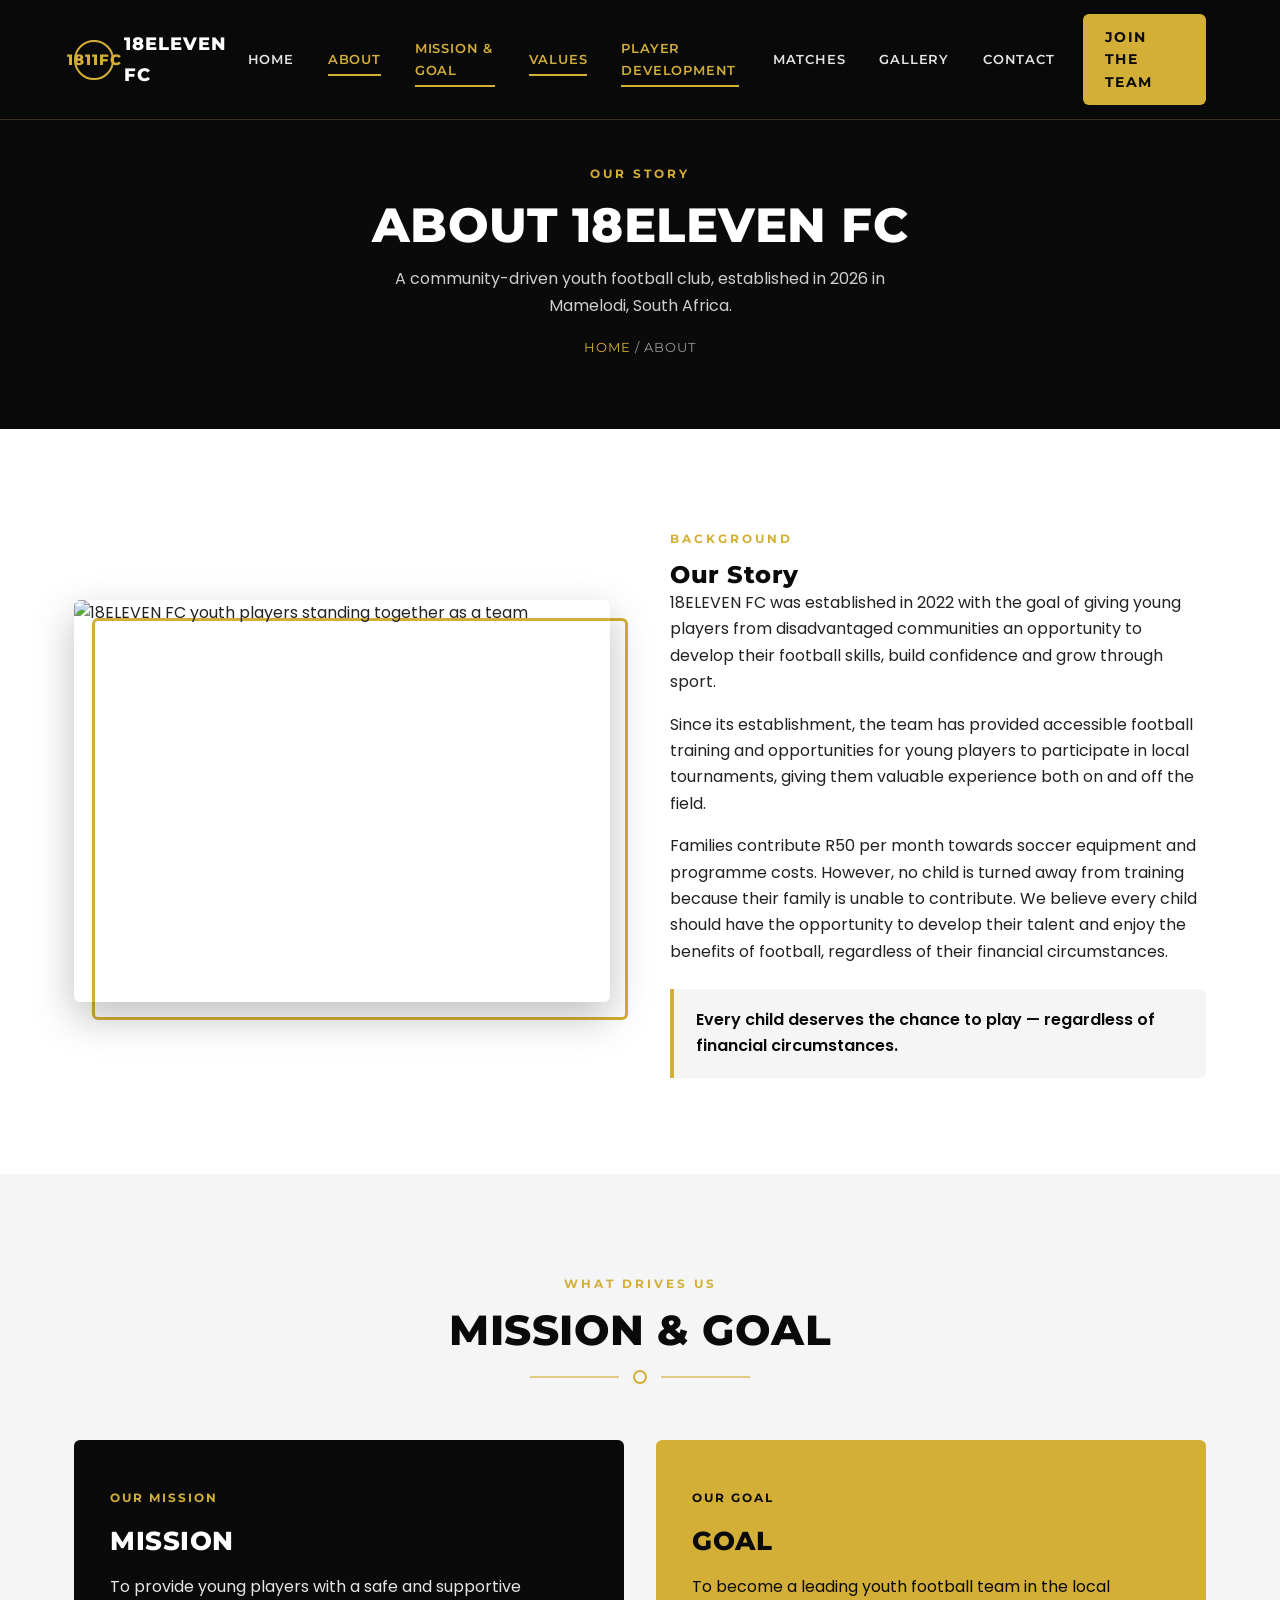
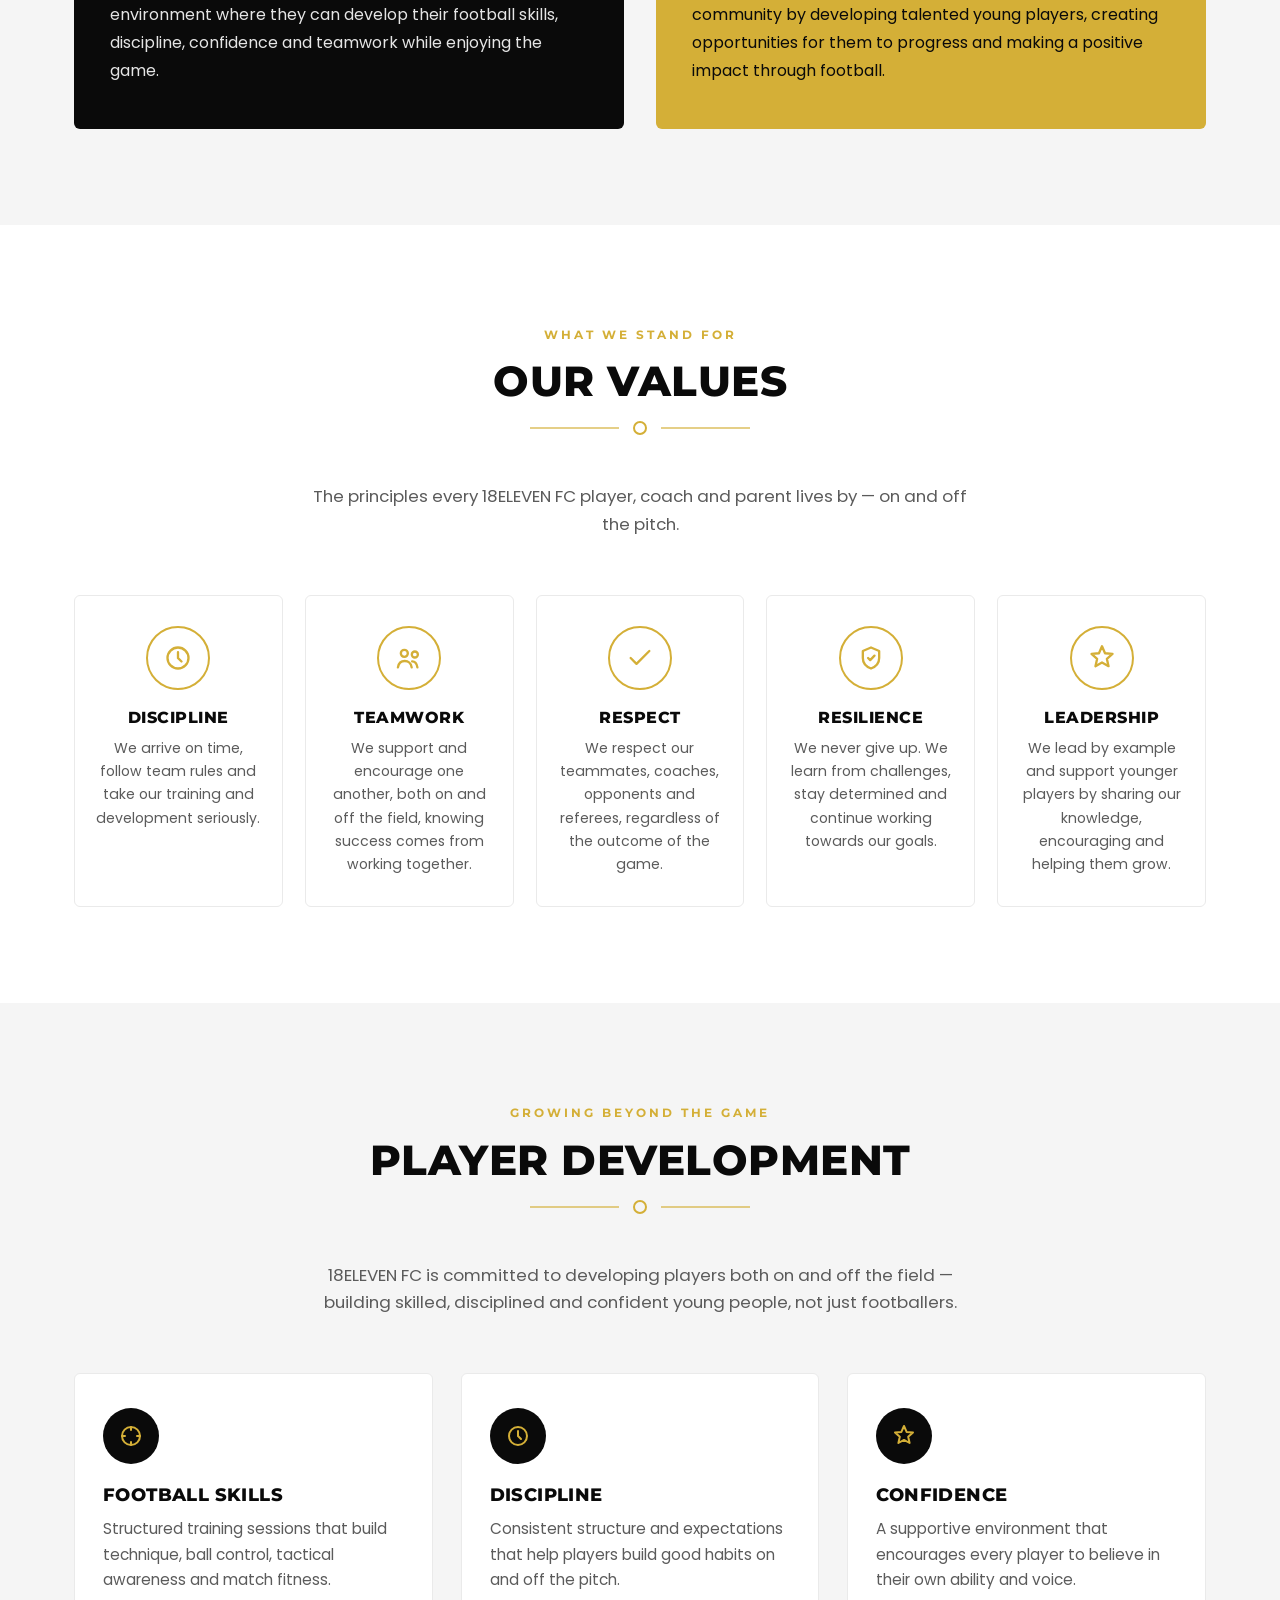
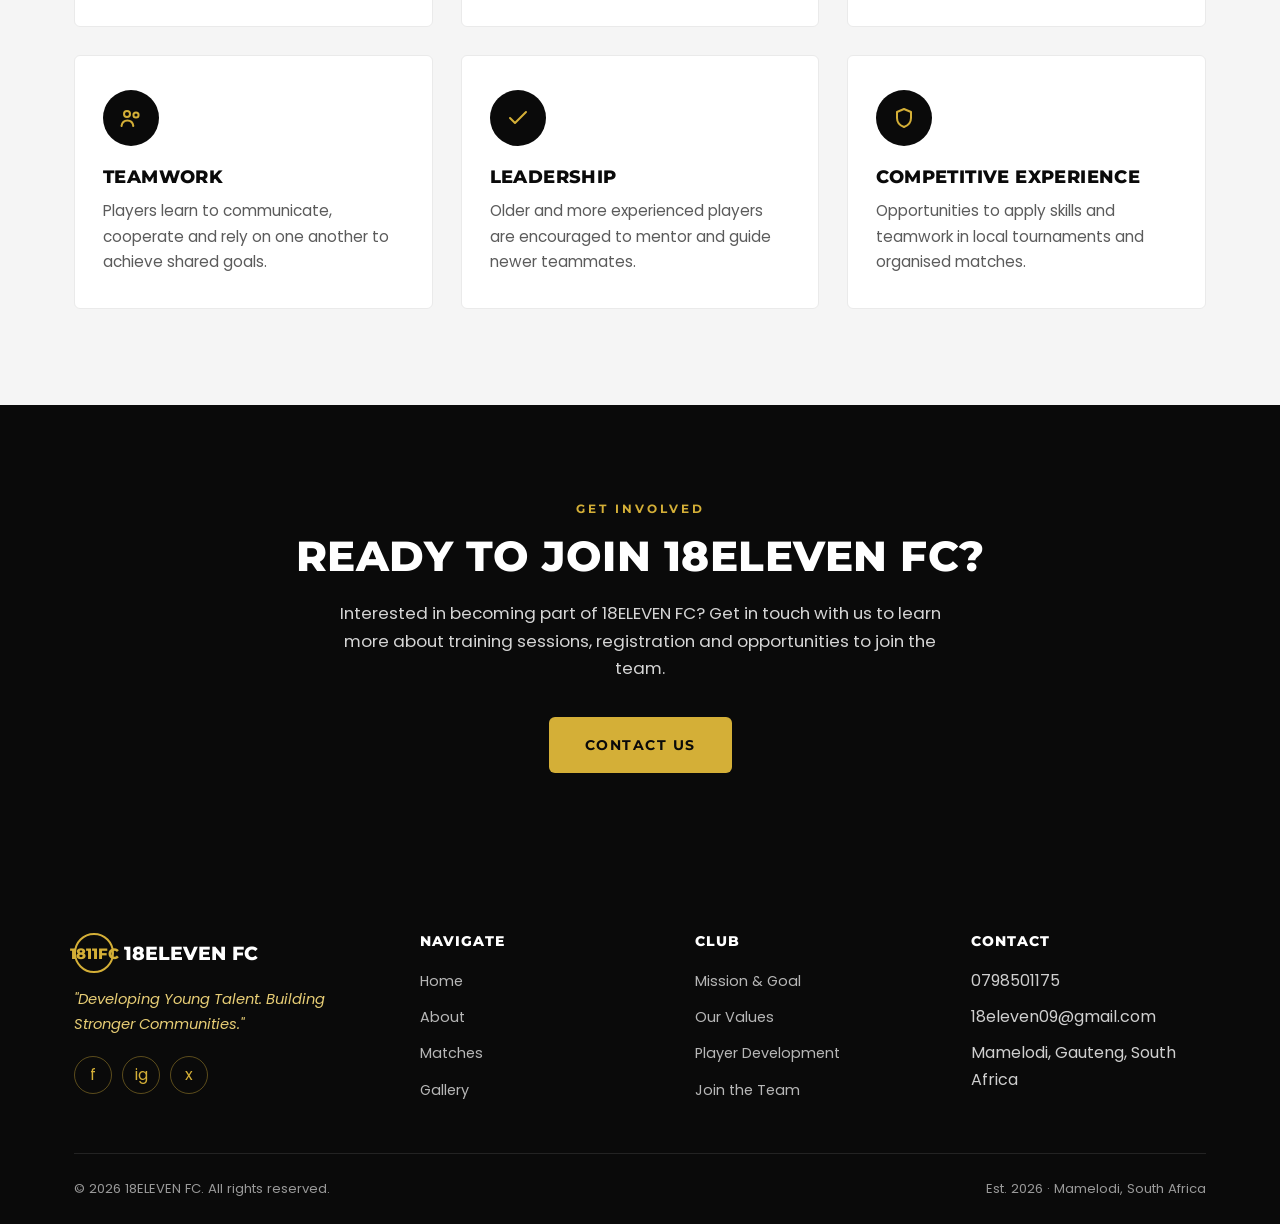
==== about.html @ cb9bfed8 "Update about page for 18ELEVEN FC" ====
<!DOCTYPE html>
<html lang="en">
<head>
<meta charset="UTF-8">
<meta name="viewport" content="width=device-width, initial-scale=1.0">
<title>About Us | 18ELEVEN FC</title>
<meta name="description" content="Learn about 18ELEVEN FC's story, mission, values and how we develop young football players in Mamelodi, South Africa.">

<link rel="preconnect" href="https://fonts.googleapis.com">
<link rel="preconnect" href="https://fonts.gstatic.com" crossorigin>
<link href="https://fonts.googleapis.com/css2?family=Montserrat:wght@600;700;800&family=Poppins:wght@400;500;600&display=swap" rel="stylesheet">

<link rel="stylesheet" href="style.css">
</head>
<body>

<!-- =================== HEADER / NAVIGATION =================== -->
<header class="site-header">
  <nav class="navbar" aria-label="Main navigation">
    <a href="index.html" class="nav-brand">
      <span class="brand-crest" aria-hidden="true">1811FC</span>
      18ELEVEN FC
    </a>

    <ul class="nav-menu" id="navMenu">
      <li><a href="index.html" class="nav-link">Home</a></li>
      <li><a href="about.html#about" class="nav-link">About</a></li>
      <li><a href="about.html#mission" class="nav-link">Mission &amp; Goal</a></li>
      <li><a href="about.html#values" class="nav-link">Values</a></li>
      <li><a href="about.html#development" class="nav-link">Player Development</a></li>
      <li><a href="matches.html" class="nav-link">Matches</a></li>
      <li><a href="gallery.html" class="nav-link">Gallery</a></li>
      <li><a href="contact.html" class="nav-link">Contact</a></li>
      <li><a href="contact.html" class="btn btn-primary nav-cta">Join the Team</a></li>
    </ul>

    <button class="hamburger" id="hamburger" aria-label="Toggle navigation menu" aria-expanded="false" aria-controls="navMenu">
      <span></span><span></span><span></span>
    </button>
  </nav>
</header>

<main>

  <!-- =================== PAGE BANNER =================== -->
  <section class="page-banner">
    <div class="container">
      <span class="eyebrow">Our Story</span>
      <h1>About 18ELEVEN FC</h1>
      <p>A community-driven youth football club, established in 2026 in Mamelodi, South Africa.</p>
      <div class="breadcrumb"><a href="index.html">Home</a> / About</div>
    </div>
  </section>

  <!-- =================== ABOUT SECTION =================== -->
  <section class="section" id="about">
    <div class="container">
      <div class="about-grid">
        <div class="about-media reveal">
          <!-- Replace images/team.jpg with a real club/team photo -->
          <img src="images/team.jpg" alt="18ELEVEN FC youth players standing together as a team">
          <div class="media-frame" aria-hidden="true"></div>
        </div>
        <div class="about-text reveal reveal-delay-1">
          <span class="eyebrow">Background</span>
          <h2>Our Story</h2>
          <p>
            18ELEVEN FC was established in 2022 with the goal of giving young players from disadvantaged
            communities an opportunity to develop their football skills, build confidence and grow through sport.
          </p>
          <p>
            Since its establishment, the team has provided accessible football training and opportunities
            for young players to participate in local tournaments, giving them valuable experience both
            on and off the field.
          </p>
          <p>
            Families contribute R50 per month towards soccer equipment and programme costs. However, no
            child is turned away from training because their family is unable to contribute. We believe
            every child should have the opportunity to develop their talent and enjoy the benefits of
            football, regardless of their financial circumstances.
          </p>
          <div class="highlight-box">
            Every child deserves the chance to play — regardless of financial circumstances.
          </div>
        </div>
      </div>
    </div>
  </section>

  <!-- =================== MISSION & GOAL =================== -->
  <section class="section section--alt" id="mission">
    <div class="container">
      <div class="section-header reveal">
        <span class="eyebrow">What Drives Us</span>
        <h2>Mission &amp; Goal</h2>
        <div class="pitch-divider" aria-hidden="true"><span></span></div>
      </div>

      <div class="mg-grid">
        <div class="mg-card mission reveal">
          <span class="mg-icon">Our Mission</span>
          <h3>Mission</h3>
          <p>
            To provide young players with a safe and supportive environment where they can develop
            their football skills, discipline, confidence and teamwork while enjoying the game.
          </p>
        </div>
        <div class="mg-card goal reveal reveal-delay-1">
          <span class="mg-icon">Our Goal</span>
          <h3>Goal</h3>
          <p>
            To become a leading youth football team in the local community by developing talented
            young players, creating opportunities for them to progress and making a positive impact
            through football.
          </p>
        </div>
      </div>
    </div>
  </section>

  <!-- =================== VALUES =================== -->
  <section class="section" id="values">
    <div class="container">
      <div class="section-header reveal">
        <span class="eyebrow">What We Stand For</span>
        <h2>Our Values</h2>
        <div class="pitch-divider" aria-hidden="true"><span></span></div>
        <p>The principles every 18ELEVEN FC player, coach and parent lives by — on and off the pitch.</p>
      </div>

      <div class="values-grid">

        <div class="value-card reveal">
          <div class="value-icon" aria-hidden="true">
            <svg viewBox="0 0 24 24"><circle cx="12" cy="12" r="9" stroke-width="2"/><path d="M12 7v5l3 3" stroke-width="2" stroke-linecap="round"/></svg>
          </div>
          <h3>Discipline</h3>
          <p>We arrive on time, follow team rules and take our training and development seriously.</p>
        </div>

        <div class="value-card reveal reveal-delay-1">
          <div class="value-icon" aria-hidden="true">
            <svg viewBox="0 0 24 24"><circle cx="8" cy="8" r="3" stroke-width="2"/><circle cx="17" cy="9" r="2.6" stroke-width="2"/><path d="M2.5 20c.6-3.4 3-5.4 5.9-5.4S13.8 16.6 14.3 20" stroke-width="2" stroke-linecap="round"/><path d="M14.7 14.9c2.3.1 4 1.9 4.5 5.1" stroke-width="2" stroke-linecap="round"/></svg>
          </div>
          <h3>Teamwork</h3>
          <p>We support and encourage one another, both on and off the field, knowing success comes from working together.</p>
        </div>

        <div class="value-card reveal reveal-delay-2">
          <div class="value-icon" aria-hidden="true">
            <svg viewBox="0 0 24 24"><path d="M4 12l5 5L20 6" stroke-width="2" stroke-linecap="round" stroke-linejoin="round"/></svg>
          </div>
          <h3>Respect</h3>
          <p>We respect our teammates, coaches, opponents and referees, regardless of the outcome of the game.</p>
        </div>

        <div class="value-card reveal reveal-delay-3">
          <div class="value-icon" aria-hidden="true">
            <svg viewBox="0 0 24 24"><path d="M12 3l7 3v6c0 4.5-3 7.5-7 9-4-1.5-7-4.5-7-9V6l7-3z" stroke-width="2" stroke-linejoin="round"/><path d="M9.5 12l1.8 1.8L15 10" stroke-width="2" stroke-linecap="round" stroke-linejoin="round"/></svg>
          </div>
          <h3>Resilience</h3>
          <p>We never give up. We learn from challenges, stay determined and continue working towards our goals.</p>
        </div>

        <div class="value-card reveal reveal-delay-4">
          <div class="value-icon" aria-hidden="true">
            <svg viewBox="0 0 24 24"><path d="M12 2l2.6 5.9 6.4.6-4.8 4.3 1.4 6.2L12 15.9 6.4 19l1.4-6.2-4.8-4.3 6.4-.6L12 2z" stroke-width="2" stroke-linejoin="round"/></svg>
          </div>
          <h3>Leadership</h3>
          <p>We lead by example and support younger players by sharing our knowledge, encouraging and helping them grow.</p>
        </div>

      </div>
    </div>
  </section>

  <!-- =================== PLAYER DEVELOPMENT =================== -->
  <section class="section section--alt" id="development">
    <div class="container">
      <div class="section-header reveal">
        <span class="eyebrow">Growing Beyond The Game</span>
        <h2>Player Development</h2>
        <div class="pitch-divider" aria-hidden="true"><span></span></div>
        <p> 18ELEVEN FC is committed to developing players both on and off the field — building skilled,
           disciplined and confident young people, not just footballers.</p>
      </div>

      <div class="card-grid grid-6">
        <div class="card reveal">
          <div class="card-icon" aria-hidden="true">
            <svg viewBox="0 0 24 24" width="24" height="24" stroke="currentColor" fill="none"><circle cx="12" cy="12" r="9" stroke-width="2"/><path d="M12 3v3M12 18v3M3 12h3M18 12h3" stroke-width="2" stroke-linecap="round"/></svg>
          </div>
          <h3>Football Skills</h3>
          <p>Structured training sessions that build technique, ball control, tactical awareness and match fitness.</p>
        </div>

        <div class="card reveal reveal-delay-1">
          <div class="card-icon" aria-hidden="true">
            <svg viewBox="0 0 24 24" width="24" height="24" stroke="currentColor" fill="none"><circle cx="12" cy="12" r="9" stroke-width="2"/><path d="M12 7v5l3 3" stroke-width="2" stroke-linecap="round"/></svg>
          </div>
          <h3>Discipline</h3>
          <p>Consistent structure and expectations that help players build good habits on and off the pitch.</p>
        </div>

        <div class="card reveal reveal-delay-2">
          <div class="card-icon" aria-hidden="true">
            <svg viewBox="0 0 24 24" width="24" height="24" stroke="currentColor" fill="none"><path d="M12 2l2.6 5.9 6.4.6-4.8 4.3 1.4 6.2L12 15.9 6.4 19l1.4-6.2-4.8-4.3 6.4-.6L12 2z" stroke-width="2" stroke-linejoin="round"/></svg>
          </div>
          <h3>Confidence</h3>
          <p>A supportive environment that encourages every player to believe in their own ability and voice.</p>
        </div>

        <div class="card reveal reveal-delay-3">
          <div class="card-icon" aria-hidden="true">
            <svg viewBox="0 0 24 24" width="24" height="24" stroke="currentColor" fill="none"><circle cx="8" cy="8" r="3" stroke-width="2"/><circle cx="17" cy="9" r="2.6" stroke-width="2"/><path d="M2.5 20c.6-3.4 3-5.4 5.9-5.4S13.8 16.6 14.3 20" stroke-width="2" stroke-linecap="round"/></svg>
          </div>
          <h3>Teamwork</h3>
          <p>Players learn to communicate, cooperate and rely on one another to achieve shared goals.</p>
        </div>

        <div class="card reveal reveal-delay-4">
          <div class="card-icon" aria-hidden="true">
            <svg viewBox="0 0 24 24" width="24" height="24" stroke="currentColor" fill="none"><path d="M4 12l5 5L20 6" stroke-width="2" stroke-linecap="round" stroke-linejoin="round"/></svg>
          </div>
          <h3>Leadership</h3>
          <p>Older and more experienced players are encouraged to mentor and guide newer teammates.</p>
        </div>

        <div class="card reveal reveal-delay-5">
          <div class="card-icon" aria-hidden="true">
            <svg viewBox="0 0 24 24" width="24" height="24" stroke="currentColor" fill="none"><path d="M12 3l7 3v6c0 4.5-3 7.5-7 9-4-1.5-7-4.5-7-9V6l7-3z" stroke-width="2" stroke-linejoin="round"/></svg>
          </div>
          <h3>Competitive Experience</h3>
          <p>Opportunities to apply skills and teamwork in local tournaments and organised matches.</p>
        </div>
      </div>
    </div>
  </section>

  <!-- =================== JOIN CTA BAND =================== -->
  <section class="join-band texture-panel">
    <div class="container reveal">
      <span class="eyebrow">Get Involved</span>
      <h2>Ready To Join 18ELEVEN FC?</h2>
      <p>
        Interested in becoming part of 18ELEVEN FC? Get in touch with us to learn more about training
        sessions, registration and opportunities to join the team.
      </p>
      <a href="contact.html" class="btn btn-primary">Contact Us</a>
    </div>
  </section>

</main>

<!-- =================== FOOTER =================== -->
<footer class="site-footer">
  <div class="container">
    <div class="footer-grid">
      <div>
        <div class="footer-brand">
          <span class="brand-crest" aria-hidden="true">1811FC</span>
          18ELEVEN FC
        </div>
        <p class="footer-tagline">"Developing Young Talent. Building Stronger Communities."</p>
        <div class="social-links" style="margin-top:20px;">
          <a href="#" aria-label="18ELEVEN FC on Facebook">f</a>
          <a href="#" aria-label="18ELEVEN FC on Instagram">ig</a>
          <a href="#" aria-label="18ELEVEN FC on X / Twitter">x</a>
        </div>
      </div>

      <div class="footer-col">
        <h4>Navigate</h4>
        <ul>
          <li><a href="index.html">Home</a></li>
          <li><a href="about.html">About</a></li>
          <li><a href="matches.html">Matches</a></li>
          <li><a href="gallery.html">Gallery</a></li>
        </ul>
      </div>

      <div class="footer-col">
        <h4>Club</h4>
        <ul>
          <li><a href="about.html#mission">Mission &amp; Goal</a></li>
          <li><a href="about.html#values">Our Values</a></li>
          <li><a href="about.html#development">Player Development</a></li>
          <li><a href="contact.html">Join the Team</a></li>
        </ul>
      </div>

      <div class="footer-col">
        <h4>Contact</h4>
        <ul>
          <li>0798501175</li>
          <li>18eleven09@gmail.com</li>
          <li>Mamelodi, Gauteng, South Africa</li>
        </ul>
      </div>
    </div>

    <div class="footer-bottom">
      <span>&copy; <span id="currentYear"></span> 18ELEVEN FC. All rights reserved.</span>
      <span>Est. 2026 &middot; Mamelodi, South Africa</span>
    </div>
  </div>
</footer>

<button class="back-to-top" id="backToTop" aria-label="Back to top">&uarr;</button>

<script src="script.js"></script>
</body>
</html>
---- style.css ----
/* =============================================================
   MAMELODI FC — STYLESHEET
   Theme: Black (#0A0A0A) & Gold (#D4AF37)
   Fonts: Montserrat (headings) / Poppins (body)
   ============================================================= */

/* -------------------------------------------------------------
   1. ROOT VARIABLES
   ------------------------------------------------------------- */
:root {
  --color-black: #0A0A0A;
  --color-black-soft: #151515;
  --color-gold: #D4AF37;
  --color-gold-light: #E7CD75;
  --color-white: #FFFFFF;
  --color-bg-light: #F5F5F5;
  --color-text: #222222;
  --color-text-muted: #5b5b5b;

  --font-heading: 'Montserrat', sans-serif;
  --font-body: 'Poppins', sans-serif;

  --max-width: 1180px;
  --radius: 6px;
  --transition: 0.25s ease;
  --shadow-soft: 0 10px 30px rgba(0, 0, 0, 0.08);
  --shadow-strong: 0 15px 40px rgba(0, 0, 0, 0.25);
}

/* -------------------------------------------------------------
   2. RESET & BASE
   ------------------------------------------------------------- */
*,
*::before,
*::after { box-sizing: border-box; margin: 0; padding: 0; }

html { scroll-behavior: smooth; }

body {
  font-family: var(--font-body);
  color: var(--color-text);
  background: var(--color-white);
  line-height: 1.65;
  overflow-x: hidden;
}

img { max-width: 100%; display: block; }

a { text-decoration: none; color: inherit; }

ul { list-style: none; }

button { font-family: inherit; cursor: pointer; border: none; background: none; }

h1, h2, h3, h4 {
  font-family: var(--font-heading);
  font-weight: 800;
  line-height: 1.2;
  color: var(--color-black);
  letter-spacing: 0.5px;
}

.container {
  width: 100%;
  max-width: var(--max-width);
  margin: 0 auto;
  padding: 0 24px;
}

/* Accessible focus state */
a:focus-visible,
button:focus-visible,
input:focus-visible,
textarea:focus-visible {
  outline: 3px solid var(--color-gold);
  outline-offset: 3px;
}

/* Respect reduced motion preference */
@media (prefers-reduced-motion: reduce) {
  html { scroll-behavior: auto; }
  * { animation-duration: 0.001ms !important; animation-iteration-count: 1 !important; transition-duration: 0.001ms !important; }
}

/* -------------------------------------------------------------
   3. SECTION UTILITIES
   ------------------------------------------------------------- */
.section {
  padding: 96px 0;
}

.section--alt {
  background: var(--color-bg-light);
}

.section--dark {
  background: var(--color-black);
  color: #ddd;
}

.section--dark h2,
.section--dark h3 { color: var(--color-white); }

.section-header {
  text-align: center;
  max-width: 680px;
  margin: 0 auto 56px;
}

.eyebrow {
  display: inline-block;
  font-family: var(--font-heading);
  font-size: 0.78rem;
  font-weight: 700;
  letter-spacing: 3px;
  text-transform: uppercase;
  color: var(--color-gold);
  margin-bottom: 12px;
}

.section-header h2 {
  font-size: clamp(1.8rem, 3.5vw, 2.6rem);
  text-transform: uppercase;
  margin-bottom: 14px;
}

.section-header p {
  color: var(--color-text-muted);
  font-size: 1.05rem;
}

/* Signature divider: a football halfway-line + centre circle motif,
   used to separate major sections without being overdone. */
.pitch-divider {
  display: flex;
  align-items: center;
  justify-content: center;
  gap: 14px;
  margin: 0 auto 48px;
  width: 100%;
  max-width: 220px;
}
.pitch-divider::before,
.pitch-divider::after {
  content: "";
  flex: 1;
  height: 2px;
  background: var(--color-gold);
  opacity: 0.6;
}
.pitch-divider span {
  width: 14px;
  height: 14px;
  border: 2px solid var(--color-gold);
  border-radius: 50%;
}

/* Subtle football texture background (hex/pentagon pattern) */
.texture-panel {
  position: relative;
  background-color: var(--color-black);
  background-image:
    radial-gradient(circle at 20% 30%, rgba(212, 175, 55, 0.08) 0, transparent 45%),
    radial-gradient(circle at 80% 70%, rgba(212, 175, 55, 0.06) 0, transparent 40%),
    repeating-linear-gradient(60deg, rgba(212,175,55,0.035) 0px, rgba(212,175,55,0.035) 1px, transparent 1px, transparent 42px),
    repeating-linear-gradient(-60deg, rgba(212,175,55,0.035) 0px, rgba(212,175,55,0.035) 1px, transparent 1px, transparent 42px);
}

/* -------------------------------------------------------------
   4. BUTTONS
   ------------------------------------------------------------- */
.btn {
  display: inline-flex;
  align-items: center;
  justify-content: center;
  gap: 8px;
  padding: 15px 34px;
  font-family: var(--font-heading);
  font-weight: 700;
  font-size: 0.85rem;
  text-transform: uppercase;
  letter-spacing: 1.5px;
  border-radius: var(--radius);
  transition: transform var(--transition), box-shadow var(--transition), background var(--transition), color var(--transition);
  border: 2px solid transparent;
}

.btn-primary {
  background: var(--color-gold);
  color: var(--color-black);
}
.btn-primary:hover {
  background: var(--color-gold-light);
  transform: translateY(-3px);
  box-shadow: 0 10px 24px rgba(212, 175, 55, 0.35);
}

.btn-outline {
  background: transparent;
  color: var(--color-white);
  border-color: var(--color-gold);
}
.btn-outline:hover {
  background: var(--color-gold);
  color: var(--color-black);
  transform: translateY(-3px);
}

.btn-dark {
  background: var(--color-black);
  color: var(--color-white);
  border-color: var(--color-black);
}
.btn-dark:hover {
  background: var(--color-white);
  color: var(--color-black);
  border-color: var(--color-black);
}

.btn-block { width: 100%; }

.hero-ctas {
  display: flex;
  flex-wrap: wrap;
  gap: 18px;
  margin-top: 36px;
}

/* -------------------------------------------------------------
   5. HEADER / NAVIGATION
   ------------------------------------------------------------- */
.site-header {
  position: fixed;
  top: 0;
  left: 0;
  width: 100%;
  z-index: 1000;
  background: rgba(10, 10, 10, 0.96);
  border-bottom: 1px solid rgba(212, 175, 55, 0.25);
  transition: background var(--transition);
}

.navbar {
  display: flex;
  align-items: center;
  justify-content: space-between;
  padding: 14px 24px;
  max-width: var(--max-width);
  margin: 0 auto;
}

.nav-brand {
  display: flex;
  align-items: center;
  gap: 10px;
  font-family: var(--font-heading);
  color: var(--color-white);
  font-weight: 800;
  font-size: 1.15rem;
  text-transform: uppercase;
  letter-spacing: 1px;
}

.brand-crest {
  width: 40px;
  height: 40px;
  border-radius: 50%;
  border: 2px solid var(--color-gold);
  display: flex;
  align-items: center;
  justify-content: center;
  color: var(--color-gold);
  font-weight: 800;
  font-size: 0.95rem;
  flex-shrink: 0;
}

.nav-menu {
  display: flex;
  align-items: center;
  gap: 6px;
}

.nav-link {
  display: inline-block;
  padding: 10px 14px;
  font-family: var(--font-heading);
  font-size: 0.82rem;
  font-weight: 600;
  text-transform: uppercase;
  letter-spacing: 0.8px;
  color: #e5e5e5;
  border-radius: var(--radius);
  transition: color var(--transition), background var(--transition);
  position: relative;
}

.nav-link:hover,
.nav-link.active {
  color: var(--color-gold);
}

.nav-link.active::after {
  content: "";
  position: absolute;
  left: 14px;
  right: 14px;
  bottom: 4px;
  height: 2px;
  background: var(--color-gold);
}

.nav-cta {
  margin-left: 8px;
  padding: 10px 20px;
}

.hamburger {
  display: none;
  flex-direction: column;
  gap: 5px;
  width: 32px;
  height: 24px;
  z-index: 1100;
}

.hamburger span {
  display: block;
  height: 2px;
  width: 100%;
  background: var(--color-gold);
  transition: transform var(--transition), opacity var(--transition);
}

.hamburger.open span:nth-child(1) { transform: translateY(7px) rotate(45deg); }
.hamburger.open span:nth-child(2) { opacity: 0; }
.hamburger.open span:nth-child(3) { transform: translateY(-7px) rotate(-45deg); }

/* -------------------------------------------------------------
   6. HERO
   ------------------------------------------------------------- */
.hero {
  position: relative;
  min-height: 100vh;
  display: flex;
  align-items: center;
  background:
    linear-gradient(180deg, rgba(10,10,10,0.88) 0%, rgba(10,10,10,0.93) 60%, rgba(10,10,10,0.98) 100%),
    url('../images/hero.jpg') center/cover no-repeat;
  color: var(--color-white);
  padding-top: 90px;
  overflow: hidden;
}

.hero::before {
  /* subtle gold sash, football pitch-line inspired */
  content: "";
  position: absolute;
  top: -20%;
  right: -10%;
  width: 60%;
  height: 140%;
  background: linear-gradient(115deg, transparent 46%, rgba(212, 175, 55, 0.10) 47%, rgba(212, 175, 55, 0.10) 49%, transparent 50%);
  pointer-events: none;
}

.hero-content {
  max-width: 720px;
  position: relative;
  z-index: 2;
}

.hero-badge {
  display: inline-flex;
  align-items: center;
  gap: 8px;
  border: 1px solid var(--color-gold);
  color: var(--color-gold);
  font-family: var(--font-heading);
  font-size: 0.75rem;
  font-weight: 700;
  letter-spacing: 2px;
  text-transform: uppercase;
  padding: 7px 16px;
  border-radius: 999px;
  margin-bottom: 26px;
}

.hero h1 {
  color: var(--color-white);
  font-size: clamp(2.4rem, 6vw, 4.2rem);
  text-transform: uppercase;
  margin-bottom: 18px;
}

.hero h1 span { color: var(--color-gold); }

.hero .tagline {
  font-family: var(--font-heading);
  font-size: clamp(1.1rem, 2vw, 1.4rem);
  font-weight: 600;
  color: var(--color-gold-light);
  margin-bottom: 20px;
}

.hero p.intro {
  font-size: 1.05rem;
  color: #d8d8d8;
  max-width: 560px;
}

.scroll-cue {
  position: absolute;
  bottom: 30px;
  left: 50%;
  transform: translateX(-50%);
  display: flex;
  flex-direction: column;
  align-items: center;
  gap: 8px;
  color: var(--color-gold);
  font-size: 0.7rem;
  letter-spacing: 2px;
  text-transform: uppercase;
  font-family: var(--font-heading);
  z-index: 2;
}

.scroll-cue .line {
  width: 1px;
  height: 34px;
  background: linear-gradient(var(--color-gold), transparent);
  animation: scrollpulse 1.8s infinite;
}

@keyframes scrollpulse {
  0% { transform: scaleY(0.4); opacity: 0.4; }
  50% { transform: scaleY(1); opacity: 1; }
  100% { transform: scaleY(0.4); opacity: 0.4; }
}

/* -------------------------------------------------------------
   7. STATS STRIP
   ------------------------------------------------------------- */
.stats {
  background: var(--color-black);
  padding: 56px 0;
  border-top: 1px solid rgba(212,175,55,0.2);
}

.stats-grid {
  display: grid;
  grid-template-columns: repeat(4, 1fr);
  gap: 24px;
  text-align: center;
}

.stat-item .stat-number {
  font-family: var(--font-heading);
  font-size: clamp(1.8rem, 4vw, 2.6rem);
  font-weight: 800;
  color: var(--color-gold);
  margin-bottom: 6px;
}

.stat-item .stat-label {
  font-size: 0.82rem;
  letter-spacing: 1px;
  text-transform: uppercase;
  color: #cfcfcf;
  font-family: var(--font-heading);
  font-weight: 600;
}

/* -------------------------------------------------------------
   8. CARDS (generic)
   ------------------------------------------------------------- */
.card-grid {
  display: grid;
  gap: 28px;
}

.grid-2 { grid-template-columns: repeat(2, 1fr); }
.grid-3 { grid-template-columns: repeat(3, 1fr); }
.grid-5 { grid-template-columns: repeat(5, 1fr); }
.grid-6 { grid-template-columns: repeat(3, 1fr); }

.card {
  background: var(--color-white);
  border: 1px solid #eaeaea;
  border-radius: var(--radius);
  padding: 34px 28px;
  transition: transform var(--transition), box-shadow var(--transition), border-color var(--transition);
}

.card:hover {
  transform: translateY(-6px);
  box-shadow: var(--shadow-soft);
  border-color: var(--color-gold);
}

.card-icon {
  width: 56px;
  height: 56px;
  border-radius: 50%;
  background: var(--color-black);
  color: var(--color-gold);
  display: flex;
  align-items: center;
  justify-content: center;
  margin-bottom: 20px;
}

.card h3 {
  font-size: 1.15rem;
  text-transform: uppercase;
  margin-bottom: 10px;
  letter-spacing: 0.4px;
}

.card p {
  color: var(--color-text-muted);
  font-size: 0.96rem;
}

/* -------------------------------------------------------------
   9. ABOUT PAGE — INTRO
   ------------------------------------------------------------- */
.about-grid {
  display: grid;
  grid-template-columns: 1fr 1fr;
  gap: 60px;
  align-items: center;
}

.about-media {
  position: relative;
}

.about-media img {
  border-radius: var(--radius);
  width: 100%;
  aspect-ratio: 4/3;
  object-fit: cover;
  box-shadow: var(--shadow-strong);
}

.about-media .media-frame {
  position: absolute;
  top: 18px;
  left: 18px;
  width: 100%;
  height: 100%;
  border: 3px solid var(--color-gold);
  border-radius: var(--radius);
  z-index: -1;
}

.about-text p { margin-bottom: 16px; color: var(--color-text); }

.about-text p:last-child { margin-bottom: 0; }

.highlight-box {
  margin-top: 24px;
  border-left: 4px solid var(--color-gold);
  background: var(--color-bg-light);
  padding: 18px 22px;
  border-radius: 0 var(--radius) var(--radius) 0;
  font-weight: 600;
  color: var(--color-black);
}

/* -------------------------------------------------------------
   10. MISSION & GOAL
   ------------------------------------------------------------- */
.mg-grid {
  display: grid;
  grid-template-columns: repeat(2, 1fr);
  gap: 32px;
}

.mg-card {
  padding: 44px 36px;
  border-radius: var(--radius);
  position: relative;
  overflow: hidden;
}

.mg-card.mission {
  background: var(--color-black);
  color: #e5e5e5;
}

.mg-card.goal {
  background: var(--color-gold);
  color: var(--color-black);
}

.mg-card .mg-icon {
  font-family: var(--font-heading);
  font-size: 0.75rem;
  letter-spacing: 2px;
  text-transform: uppercase;
  font-weight: 700;
  margin-bottom: 18px;
  display: inline-block;
}

.mg-card.mission .mg-icon { color: var(--color-gold); }
.mg-card.goal .mg-icon { color: var(--color-black); }

.mg-card h3 {
  font-size: 1.6rem;
  text-transform: uppercase;
  margin-bottom: 16px;
}

.mg-card.mission h3 { color: var(--color-white); }
.mg-card.goal h3 { color: var(--color-black); }

.mg-card p { font-size: 1rem; line-height: 1.75; }

/* -------------------------------------------------------------
   11. VALUES
   ------------------------------------------------------------- */
.values-grid {
  display: grid;
  grid-template-columns: repeat(5, 1fr);
  gap: 22px;
}

.value-card {
  text-align: center;
  padding: 30px 18px;
  background: var(--color-white);
  border: 1px solid #eaeaea;
  border-radius: var(--radius);
  transition: transform var(--transition), border-color var(--transition), box-shadow var(--transition);
}

.value-card:hover {
  transform: translateY(-6px);
  border-color: var(--color-gold);
  box-shadow: var(--shadow-soft);
}

.value-icon {
  width: 64px;
  height: 64px;
  margin: 0 auto 18px;
  border-radius: 50%;
  border: 2px solid var(--color-gold);
  display: flex;
  align-items: center;
  justify-content: center;
  color: var(--color-gold);
}

.value-icon svg { width: 28px; height: 28px; stroke: var(--color-gold); fill: none; }

.value-card h3 {
  font-size: 1rem;
  text-transform: uppercase;
  margin-bottom: 10px;
}

.value-card p {
  font-size: 0.88rem;
  color: var(--color-text-muted);
}

/* -------------------------------------------------------------
   12. PLAYER DEVELOPMENT
   ------------------------------------------------------------- */
.dev-note {
  text-align: center;
  max-width: 760px;
  margin: -24px auto 48px;
  color: var(--color-text-muted);
}

/* -------------------------------------------------------------
   13. TOURNAMENTS & MATCHES
   ------------------------------------------------------------- */
.placeholder-note {
  background: #fff8e6;
  border: 1px dashed var(--color-gold);
  border-radius: var(--radius);
  padding: 18px 22px;
  color: #7a6011;
  font-size: 0.92rem;
  margin-bottom: 48px;
}

.match-card {
  border-radius: var(--radius);
  overflow: hidden;
  border: 1px solid #eaeaea;
  background: var(--color-white);
}

.match-card-head {
  background: var(--color-black);
  color: var(--color-gold);
  padding: 14px 22px;
  font-family: var(--font-heading);
  font-size: 0.78rem;
  letter-spacing: 1.5px;
  text-transform: uppercase;
  font-weight: 700;
}

.match-card-body { padding: 26px 22px; }

.match-card-body h3 {
  font-size: 1.05rem;
  text-transform: none;
  margin-bottom: 10px;
}

.match-meta {
  display: flex;
  flex-direction: column;
  gap: 8px;
  margin-top: 16px;
  font-size: 0.88rem;
  color: var(--color-text-muted);
}

.match-meta span {
  display: flex;
  align-items: center;
  gap: 8px;
}

.tbc {
  display: inline-block;
  padding: 3px 10px;
  background: var(--color-bg-light);
  border-radius: 999px;
  font-size: 0.72rem;
  font-weight: 700;
  letter-spacing: 0.5px;
  color: var(--color-text-muted);
}

/* -------------------------------------------------------------
   14. GALLERY
   ------------------------------------------------------------- */
.gallery-filters {
  display: flex;
  flex-wrap: wrap;
  justify-content: center;
  gap: 12px;
  margin-bottom: 44px;
}

.filter-btn {
  padding: 10px 22px;
  border: 1px solid var(--color-black);
  border-radius: 999px;
  font-family: var(--font-heading);
  font-size: 0.78rem;
  font-weight: 700;
  text-transform: uppercase;
  letter-spacing: 1px;
  color: var(--color-black);
  transition: background var(--transition), color var(--transition);
}

.filter-btn:hover,
.filter-btn.active {
  background: var(--color-black);
  color: var(--color-gold);
}

.gallery-grid {
  display: grid;
  grid-template-columns: repeat(4, 1fr);
  gap: 16px;
}

.gallery-item {
  position: relative;
  border-radius: var(--radius);
  overflow: hidden;
  cursor: pointer;
  aspect-ratio: 1/1;
  background: var(--color-bg-light);
}

.gallery-item img {
  width: 100%;
  height: 100%;
  object-fit: cover;
  transition: transform 0.4s ease;
}

.gallery-item:hover img { transform: scale(1.08); }

.gallery-item .gi-overlay {
  position: absolute;
  inset: 0;
  background: linear-gradient(0deg, rgba(10,10,10,0.85) 0%, transparent 55%);
  display: flex;
  align-items: flex-end;
  padding: 14px;
  opacity: 0;
  transition: opacity var(--transition);
}

.gallery-item:hover .gi-overlay { opacity: 1; }

.gi-overlay span {
  color: var(--color-gold);
  font-family: var(--font-heading);
  font-size: 0.72rem;
  letter-spacing: 1px;
  text-transform: uppercase;
  font-weight: 700;
}

/* Lightbox */
.lightbox {
  position: fixed;
  inset: 0;
  background: rgba(10, 10, 10, 0.94);
  display: none;
  align-items: center;
  justify-content: center;
  z-index: 2000;
  padding: 24px;
}

.lightbox.open { display: flex; }

.lightbox-content {
  max-width: 900px;
  width: 100%;
  text-align: center;
}

.lightbox-content img {
  max-height: 78vh;
  margin: 0 auto;
  border-radius: var(--radius);
  border: 2px solid var(--color-gold);
}

.lightbox-caption {
  color: var(--color-gold-light);
  font-family: var(--font-heading);
  margin-top: 16px;
  font-size: 0.9rem;
  letter-spacing: 1px;
  text-transform: uppercase;
}

.lightbox-close,
.lightbox-prev,
.lightbox-next {
  position: absolute;
  color: var(--color-white);
  font-size: 1.6rem;
  background: rgba(255,255,255,0.08);
  width: 48px;
  height: 48px;
  border-radius: 50%;
  display: flex;
  align-items: center;
  justify-content: center;
  transition: background var(--transition);
}

.lightbox-close:hover,
.lightbox-prev:hover,
.lightbox-next:hover { background: var(--color-gold); color: var(--color-black); }

.lightbox-close { top: 24px; right: 24px; }
.lightbox-prev { left: 24px; top: 50%; transform: translateY(-50%); }
.lightbox-next { right: 24px; top: 50%; transform: translateY(-50%); }

/* -------------------------------------------------------------
   15. JOIN CTA BAND
   ------------------------------------------------------------- */
.join-band {
  background: var(--color-black);
  color: var(--color-white);
  text-align: center;
  padding: 90px 0;
  position: relative;
}

.join-band h2 {
  color: var(--color-white);
  font-size: clamp(1.8rem, 4vw, 2.6rem);
  text-transform: uppercase;
  margin-bottom: 18px;
}

.join-band p {
  max-width: 620px;
  margin: 0 auto 34px;
  color: #d5d5d5;
  font-size: 1.05rem;
}

/* -------------------------------------------------------------
   16. CONTACT
   ------------------------------------------------------------- */
.contact-grid {
  display: grid;
  grid-template-columns: 0.9fr 1.1fr;
  gap: 56px;
}

.contact-info h3 {
  text-transform: uppercase;
  font-size: 1.2rem;
  margin-bottom: 20px;
}

.contact-detail {
  display: flex;
  align-items: flex-start;
  gap: 14px;
  margin-bottom: 22px;
}

.contact-detail .ci-icon {
  width: 42px;
  height: 42px;
  border-radius: 50%;
  background: var(--color-black);
  color: var(--color-gold);
  display: flex;
  align-items: center;
  justify-content: center;
  flex-shrink: 0;
}

.contact-detail strong {
  display: block;
  font-family: var(--font-heading);
  font-size: 0.85rem;
  text-transform: uppercase;
  letter-spacing: 0.5px;
  margin-bottom: 3px;
}

.contact-detail span,
.contact-detail a { color: var(--color-text-muted); font-size: 0.95rem; }

.map-placeholder {
  margin-top: 28px;
  background: var(--color-bg-light);
  border: 1px dashed #c9c9c9;
  border-radius: var(--radius);
  height: 220px;
  display: flex;
  align-items: center;
  justify-content: center;
  color: var(--color-text-muted);
  font-size: 0.85rem;
  text-align: center;
  padding: 20px;
}

/* Form */
.contact-form {
  background: var(--color-white);
  border: 1px solid #eaeaea;
  border-radius: var(--radius);
  padding: 40px;
  box-shadow: var(--shadow-soft);
}

.form-row {
  display: grid;
  grid-template-columns: 1fr 1fr;
  gap: 20px;
}

.form-group { margin-bottom: 20px; }

.form-group label {
  display: block;
  font-family: var(--font-heading);
  font-size: 0.8rem;
  font-weight: 700;
  text-transform: uppercase;
  letter-spacing: 0.5px;
  margin-bottom: 8px;
  color: var(--color-black);
}

.form-group input,
.form-group textarea {
  width: 100%;
  padding: 13px 16px;
  border: 1.5px solid #d8d8d8;
  border-radius: var(--radius);
  font-family: var(--font-body);
  font-size: 0.95rem;
  color: var(--color-text);
  transition: border-color var(--transition), box-shadow var(--transition);
  background: var(--color-white);
}

.form-group input:focus,
.form-group textarea:focus {
  border-color: var(--color-gold);
  box-shadow: 0 0 0 3px rgba(212, 175, 55, 0.18);
  outline: none;
}

.form-group textarea { resize: vertical; min-height: 130px; }

.form-error {
  display: none;
  color: #c0392b;
  font-size: 0.78rem;
  margin-top: 6px;
  font-weight: 600;
}

.form-group.invalid input,
.form-group.invalid textarea { border-color: #c0392b; }

.form-group.invalid .form-error { display: block; }

.form-success {
  display: none;
  background: #eafaf0;
  border: 1px solid #2ecc71;
  color: #1f8a4c;
  padding: 14px 18px;
  border-radius: var(--radius);
  margin-bottom: 20px;
  font-size: 0.92rem;
  font-weight: 600;
}

.form-success.show { display: block; }

/* -------------------------------------------------------------
   17. FOOTER
   ------------------------------------------------------------- */
.site-footer {
  background: var(--color-black);
  color: #cfcfcf;
  padding: 70px 0 24px;
}

.footer-grid {
  display: grid;
  grid-template-columns: 1.3fr 1fr 1fr 1fr;
  gap: 40px;
  padding-bottom: 40px;
  border-bottom: 1px solid rgba(255,255,255,0.1);
}

.footer-brand {
  display: flex;
  align-items: center;
  gap: 10px;
  font-family: var(--font-heading);
  color: var(--color-white);
  font-weight: 800;
  font-size: 1.2rem;
  text-transform: uppercase;
  margin-bottom: 14px;
}

.footer-tagline {
  color: var(--color-gold-light);
  font-style: italic;
  font-size: 0.92rem;
  max-width: 260px;
}

.footer-col h4 {
  color: var(--color-white);
  font-size: 0.85rem;
  text-transform: uppercase;
  letter-spacing: 1px;
  margin-bottom: 18px;
}

.footer-col ul li { margin-bottom: 10px; }

.footer-col a {
  font-size: 0.9rem;
  color: #b7b7b7;
  transition: color var(--transition);
}

.footer-col a:hover { color: var(--color-gold); }

.social-links {
  display: flex;
  gap: 10px;
}

.social-links a {
  width: 38px;
  height: 38px;
  border-radius: 50%;
  border: 1px solid rgba(212,175,55,0.4);
  display: flex;
  align-items: center;
  justify-content: center;
  color: var(--color-gold);
  transition: background var(--transition), color var(--transition);
}

.social-links a:hover { background: var(--color-gold); color: var(--color-black); }

.footer-bottom {
  padding-top: 24px;
  display: flex;
  flex-wrap: wrap;
  align-items: center;
  justify-content: space-between;
  gap: 12px;
  font-size: 0.82rem;
  color: #999;
}

/* -------------------------------------------------------------
   18. BACK TO TOP
   ------------------------------------------------------------- */
.back-to-top {
  position: fixed;
  bottom: 28px;
  right: 28px;
  width: 48px;
  height: 48px;
  border-radius: 50%;
  background: var(--color-gold);
  color: var(--color-black);
  display: flex;
  align-items: center;
  justify-content: center;
  font-size: 1.2rem;
  box-shadow: var(--shadow-strong);
  opacity: 0;
  visibility: hidden;
  transform: translateY(10px);
  transition: opacity var(--transition), transform var(--transition), visibility var(--transition);
  z-index: 900;
}

.back-to-top.show {
  opacity: 1;
  visibility: visible;
  transform: translateY(0);
}

.back-to-top:hover { background: var(--color-gold-light); }

/* -------------------------------------------------------------
   19. PAGE HEADER BANNER (for sub-pages)
   ------------------------------------------------------------- */
.page-banner {
  padding: 160px 0 70px;
  background: var(--color-black);
  color: var(--color-white);
  text-align: center;
  position: relative;
}

.page-banner .eyebrow { color: var(--color-gold); }

.page-banner h1 {
  color: var(--color-white);
  text-transform: uppercase;
  font-size: clamp(2rem, 4.5vw, 3rem);
  margin-bottom: 12px;
}

.page-banner p {
  color: #cfcfcf;
  max-width: 560px;
  margin: 0 auto;
}

.breadcrumb {
  margin-top: 18px;
  font-size: 0.82rem;
  color: #999;
  font-family: var(--font-heading);
  text-transform: uppercase;
  letter-spacing: 1px;
}

.breadcrumb a { color: var(--color-gold); }

/* -------------------------------------------------------------
   20. SCROLL REVEAL
   ------------------------------------------------------------- */
.reveal {
  opacity: 0;
  transform: translateY(28px);
  transition: opacity 0.7s ease, transform 0.7s ease;
}

.reveal.in-view {
  opacity: 1;
  transform: translateY(0);
}

.reveal-delay-1 { transition-delay: 0.08s; }
.reveal-delay-2 { transition-delay: 0.16s; }
.reveal-delay-3 { transition-delay: 0.24s; }
.reveal-delay-4 { transition-delay: 0.32s; }
.reveal-delay-5 { transition-delay: 0.4s; }

/* -------------------------------------------------------------
   21. RESPONSIVE
   ------------------------------------------------------------- */
@media (max-width: 991px) {
  .grid-3 { grid-template-columns: repeat(2, 1fr); }
  .grid-5 { grid-template-columns: repeat(3, 1fr); }
  .grid-6 { grid-template-columns: repeat(2, 1fr); }
  .values-grid { grid-template-columns: repeat(3, 1fr); }
  .gallery-grid { grid-template-columns: repeat(3, 1fr); }
  .about-grid { grid-template-columns: 1fr; gap: 40px; }
  .stats-grid { grid-template-columns: repeat(4, 1fr); gap: 16px; }
  .contact-grid { grid-template-columns: 1fr; }
  .footer-grid { grid-template-columns: 1fr 1fr; }
}

@media (max-width: 768px) {
  .section { padding: 70px 0; }

  .nav-menu {
    position: fixed;
    top: 0;
    right: 0;
    height: 100vh;
    width: min(320px, 80%);
    background: var(--color-black-soft);
    flex-direction: column;
    align-items: flex-start;
    padding: 100px 30px 30px;
    gap: 4px;
    transform: translateX(100%);
    transition: transform 0.35s ease;
    border-left: 1px solid rgba(212,175,55,0.25);
  }

  .nav-menu.open { transform: translateX(0); }

  .nav-link { width: 100%; padding: 14px 10px; border-bottom: 1px solid rgba(255,255,255,0.06); }
  .nav-cta { margin-left: 0; margin-top: 14px; text-align: center; width: 100%; }

  .hamburger { display: flex; }

  .grid-2 { grid-template-columns: 1fr; }
  .grid-3 { grid-template-columns: 1fr; }
  .grid-5 { grid-template-columns: repeat(2, 1fr); }
  .grid-6 { grid-template-columns: 1fr; }
  .values-grid { grid-template-columns: repeat(2, 1fr); }
  .gallery-grid { grid-template-columns: repeat(2, 1fr); }
  .mg-grid { grid-template-columns: 1fr; }
  .stats-grid { grid-template-columns: repeat(2, 1fr); }
  .form-row { grid-template-columns: 1fr; }
  .footer-grid { grid-template-columns: 1fr 1fr; gap: 30px; }
  .footer-bottom { flex-direction: column; align-items: flex-start; }
}

@media (max-width: 480px) {
  .values-grid { grid-template-columns: 1fr; }
  .gallery-grid { grid-template-columns: 1fr; }
  .footer-grid { grid-template-columns: 1fr; }
  .hero-ctas { flex-direction: column; align-items: stretch; }
  .lightbox-prev, .lightbox-next { width: 40px; height: 40px; font-size: 1.2rem; }
}
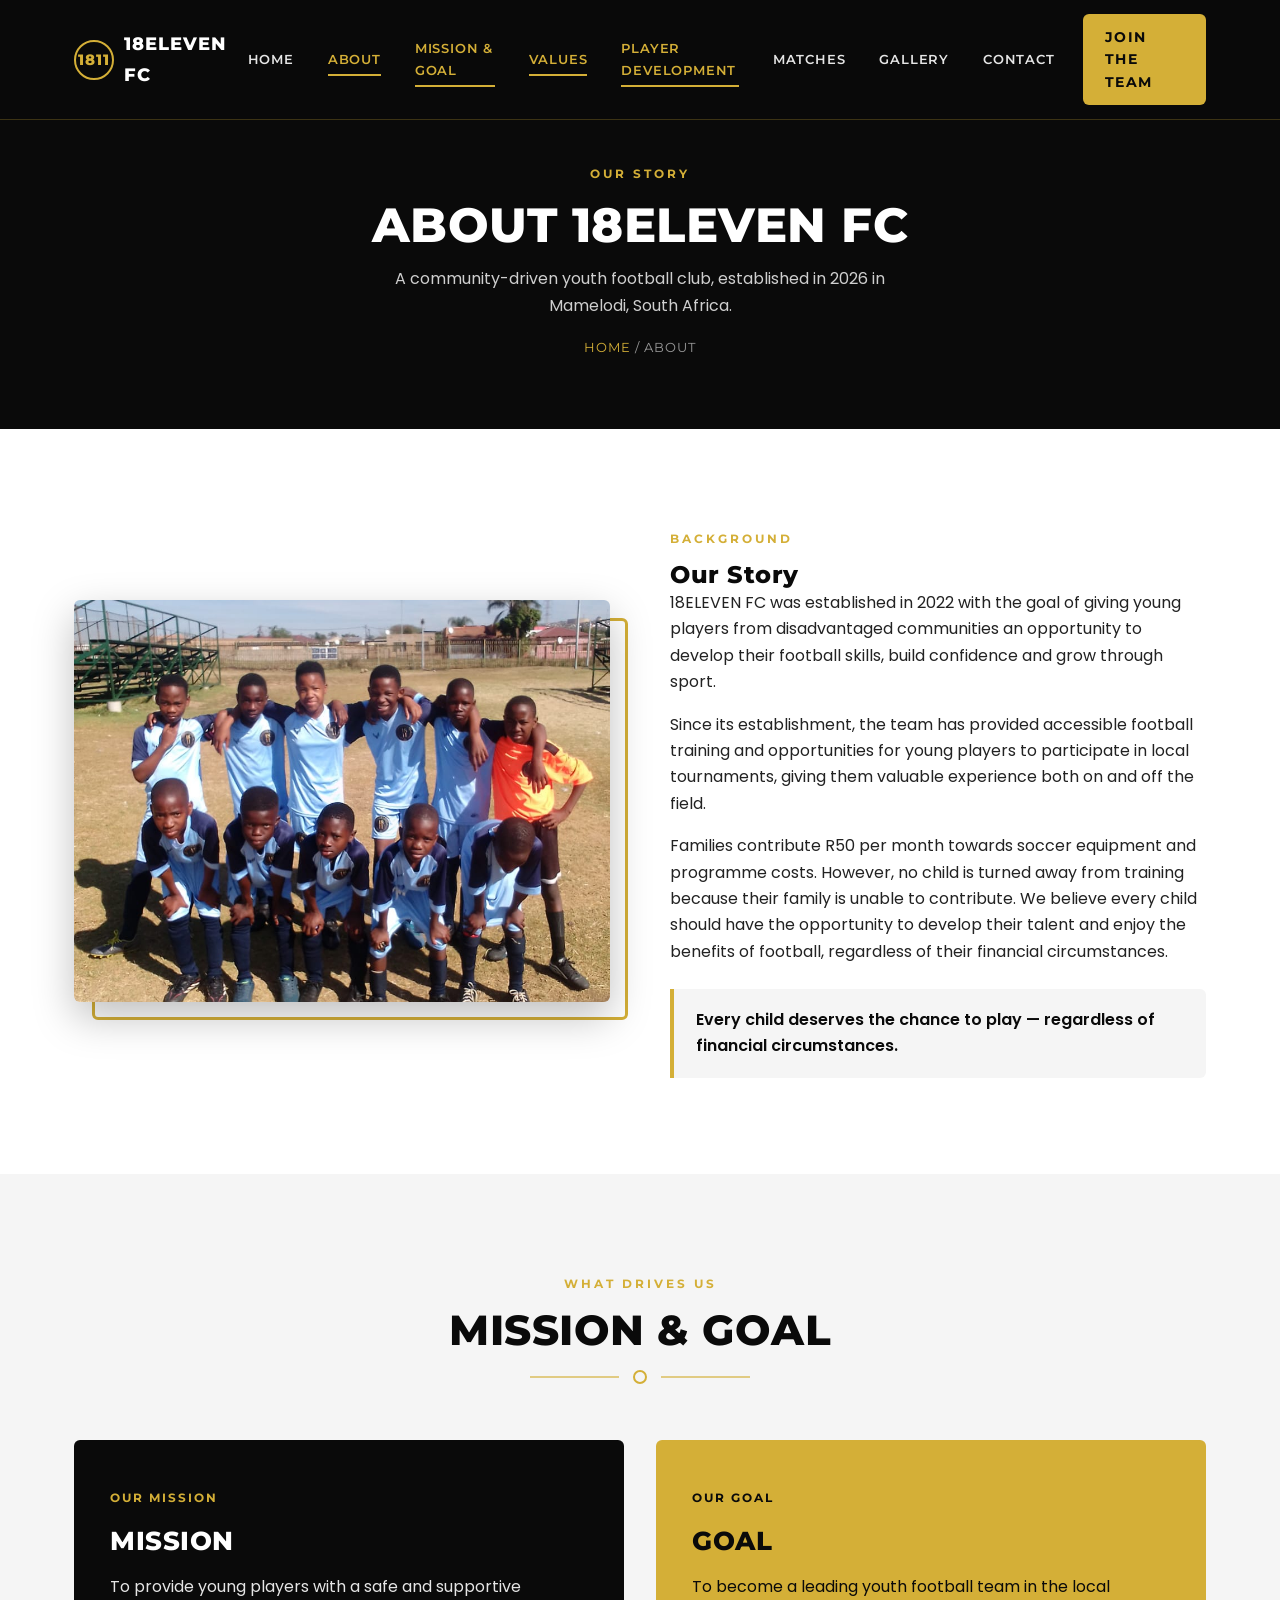
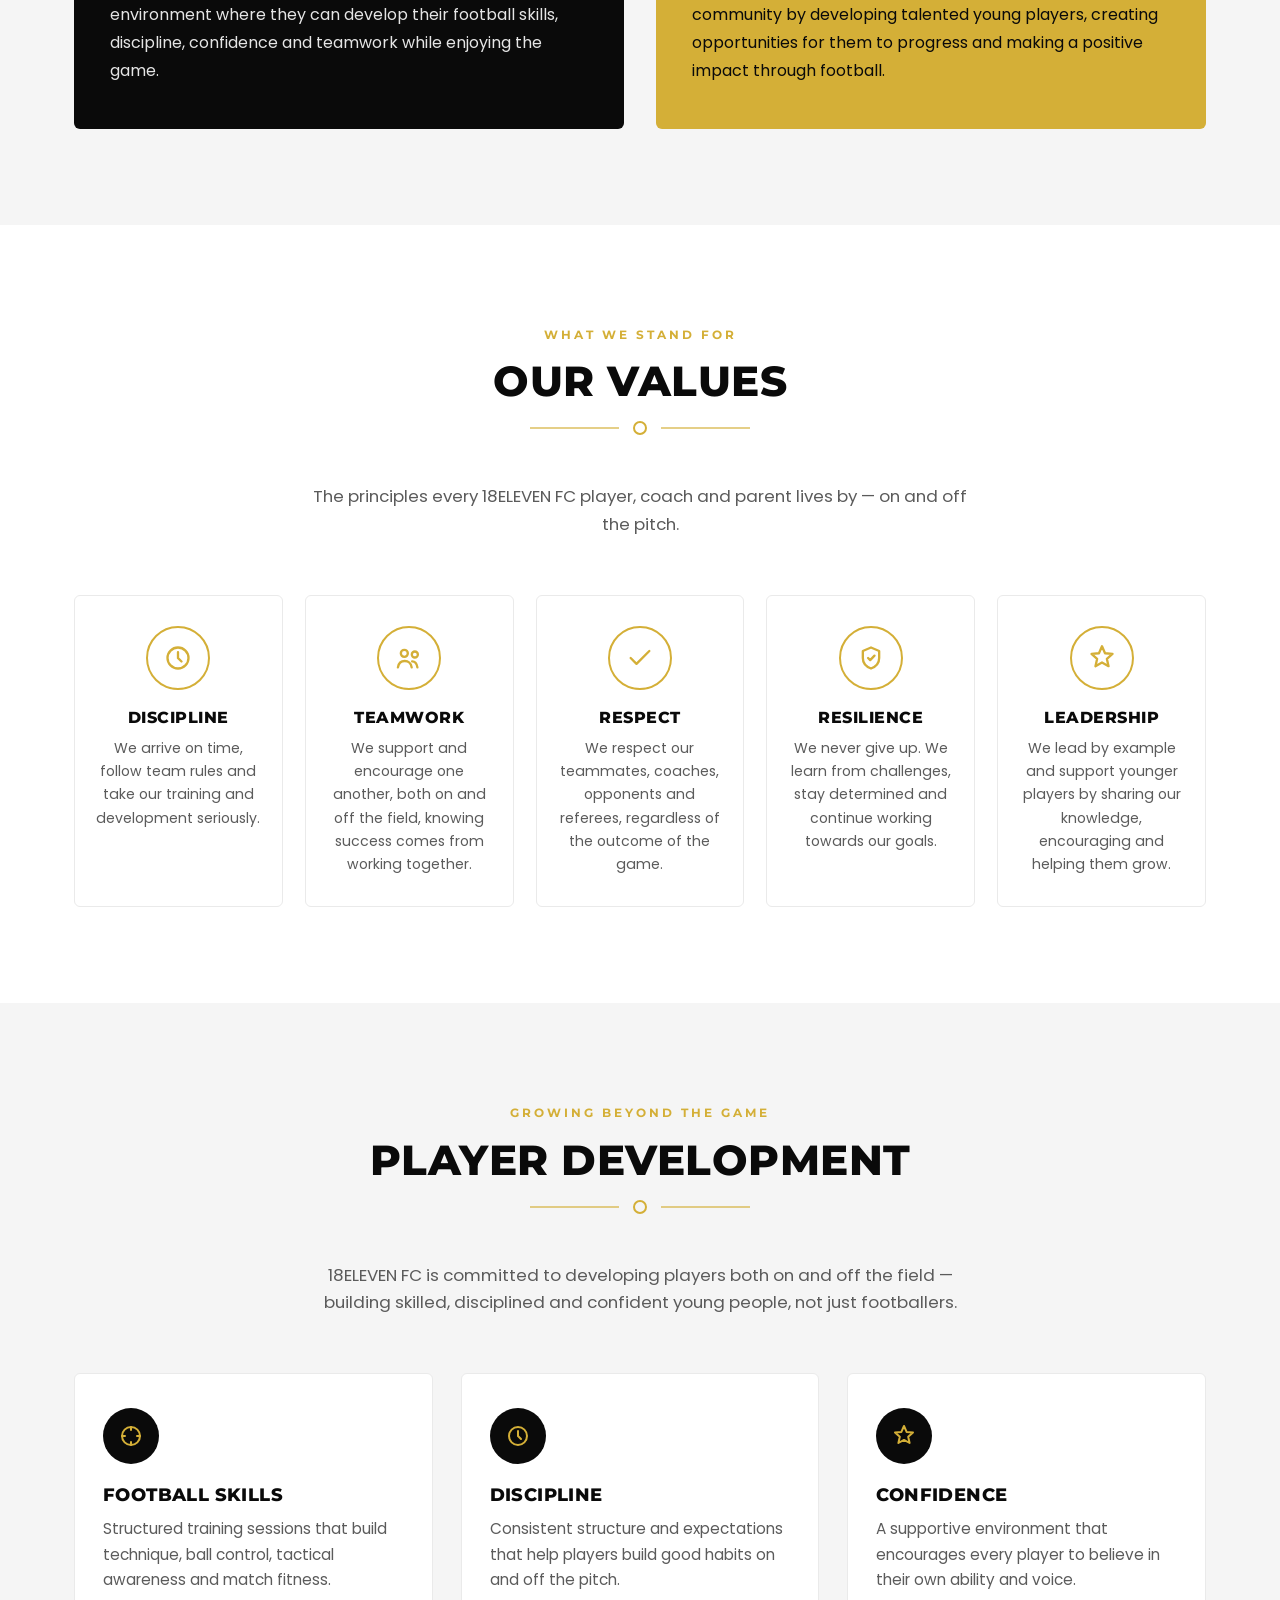
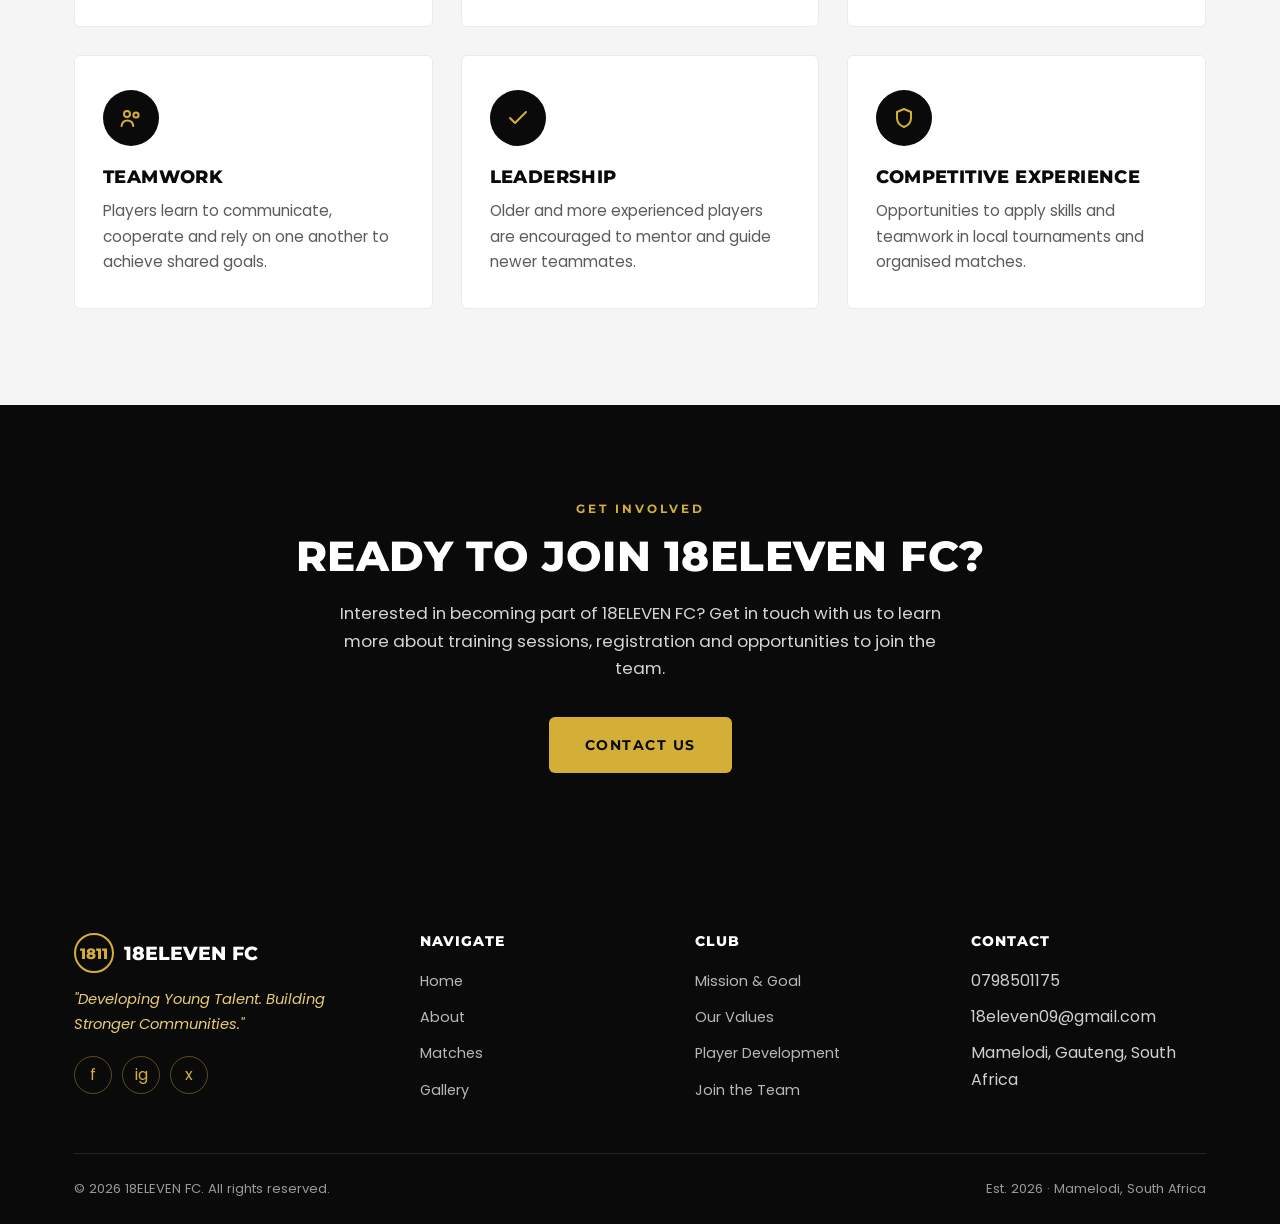
==== commit 6316ba53: "Update brand crest and image source in about.html" ====
--- a/about.html
+++ b/about.html
@@ -18,7 +18,7 @@
 <header class="site-header">
   <nav class="navbar" aria-label="Main navigation">
     <a href="index.html" class="nav-brand">
-      <span class="brand-crest" aria-hidden="true">1811FC</span>
+      <span class="brand-crest" aria-hidden="true">1811</span>
       18ELEVEN FC
     </a>
 
@@ -58,7 +58,7 @@
       <div class="about-grid">
         <div class="about-media reveal">
           <!-- Replace images/team.jpg with a real club/team photo -->
-          <img src="images/team.jpg" alt="18ELEVEN FC youth players standing together as a team">
+          <img src="team.jpg" alt="18ELEVEN FC youth players standing together as a team">
           <div class="media-frame" aria-hidden="true"></div>
         </div>
         <div class="about-text reveal reveal-delay-1">
@@ -258,7 +258,7 @@
     <div class="footer-grid">
       <div>
         <div class="footer-brand">
-          <span class="brand-crest" aria-hidden="true">1811FC</span>
+          <span class="brand-crest" aria-hidden="true">1811</span>
           18ELEVEN FC
         </div>
         <p class="footer-tagline">"Developing Young Talent. Building Stronger Communities."</p>
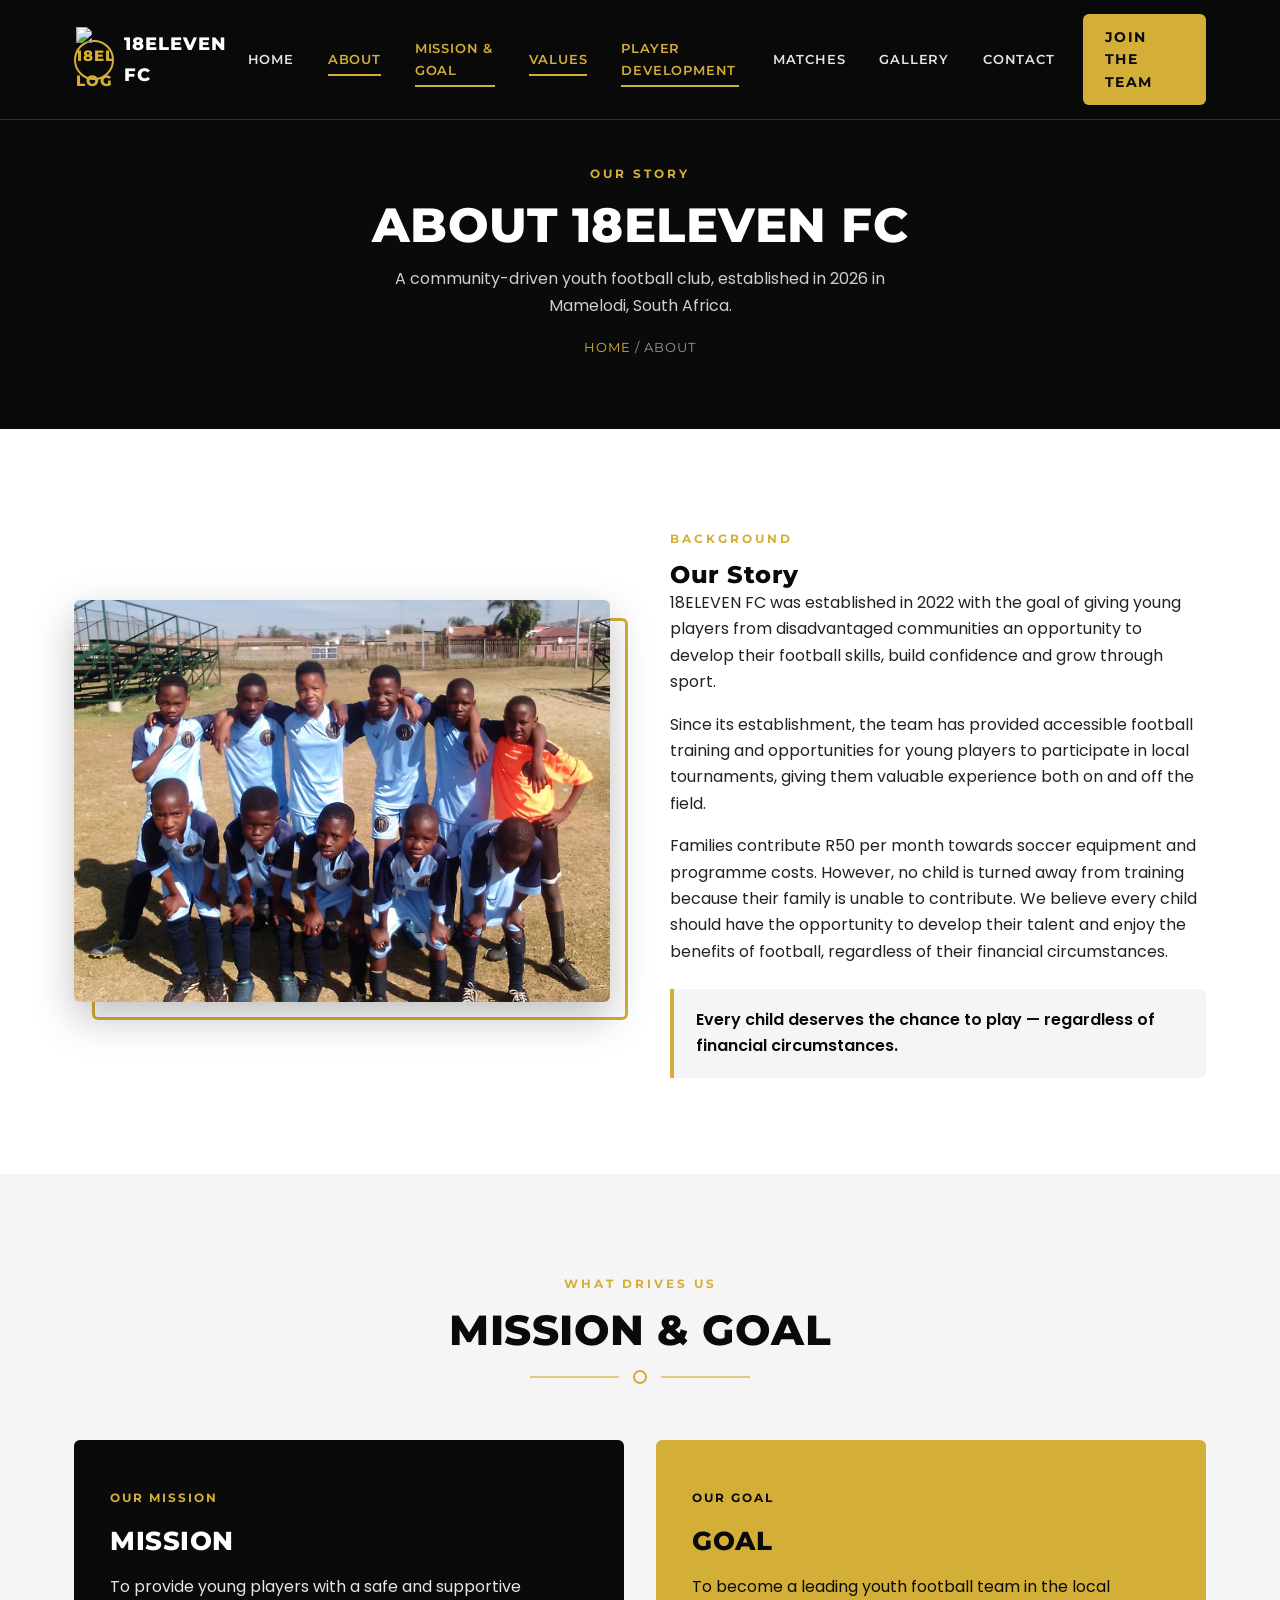
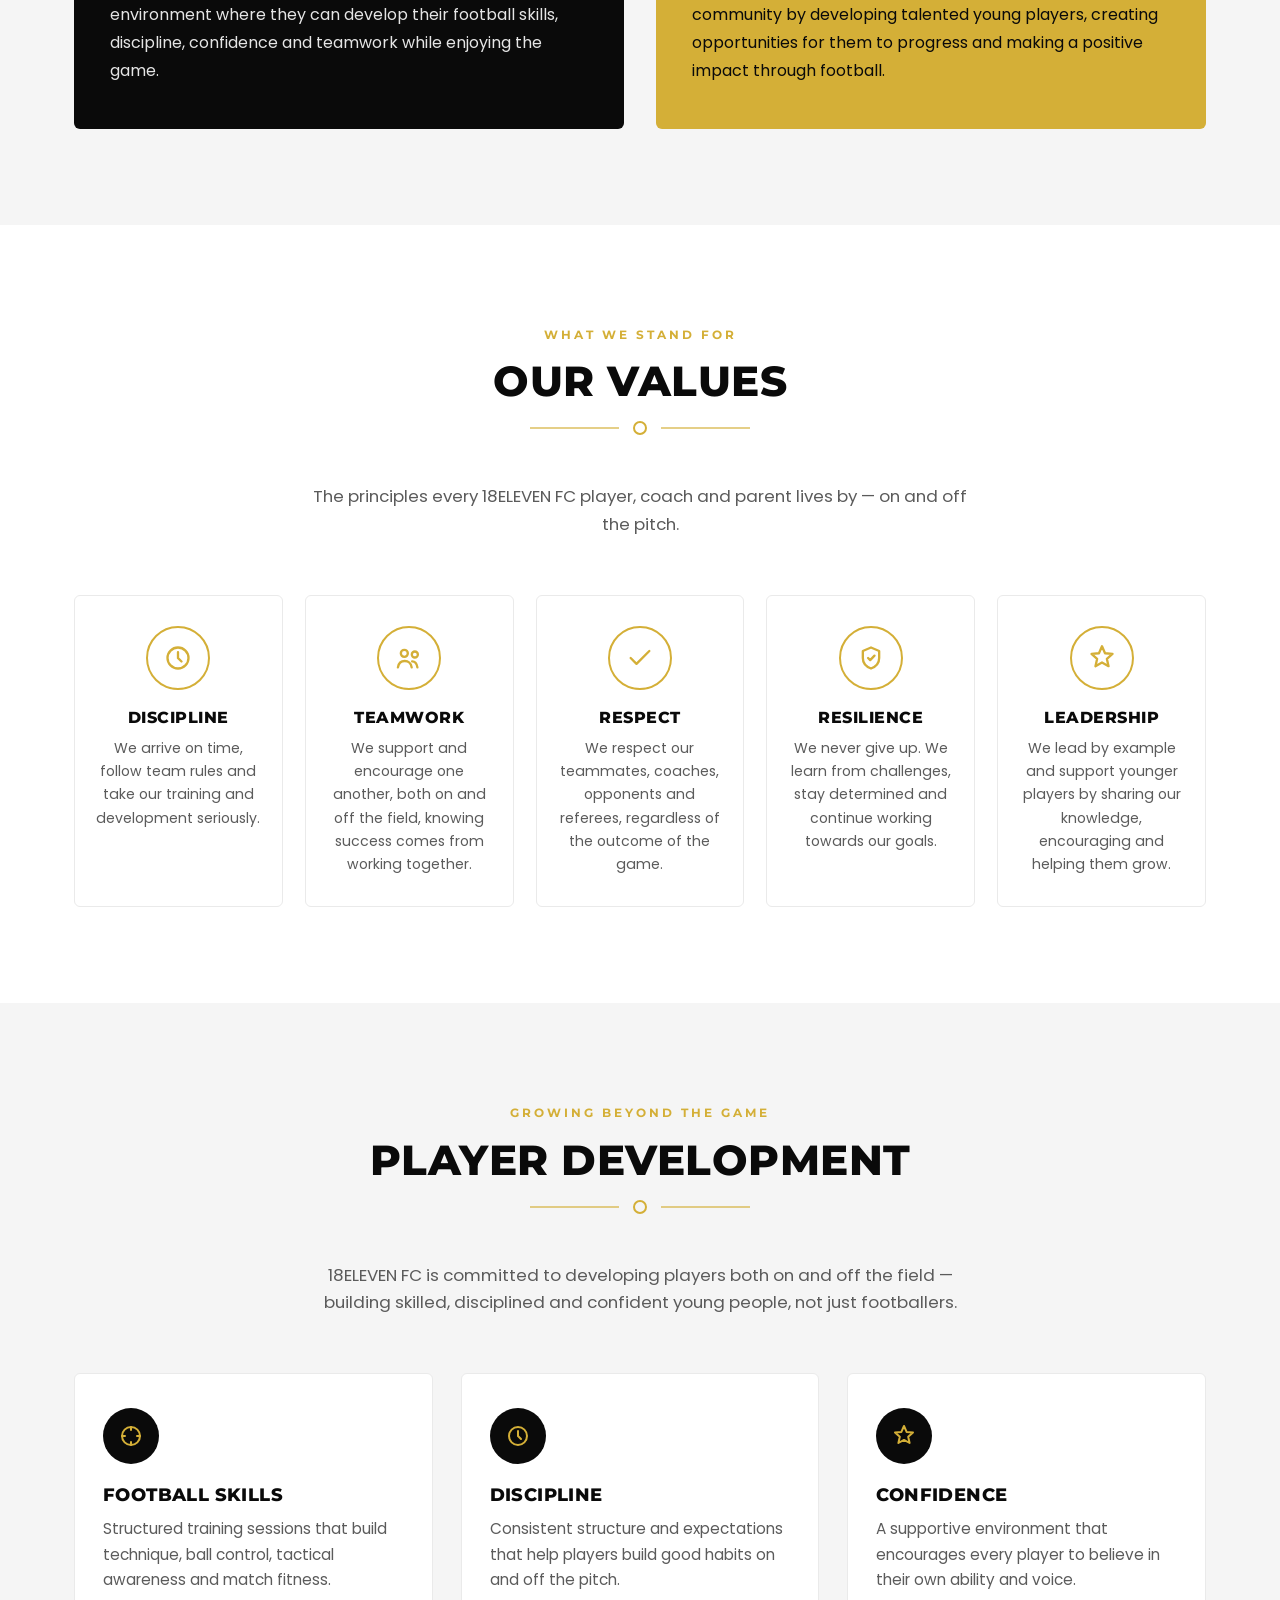
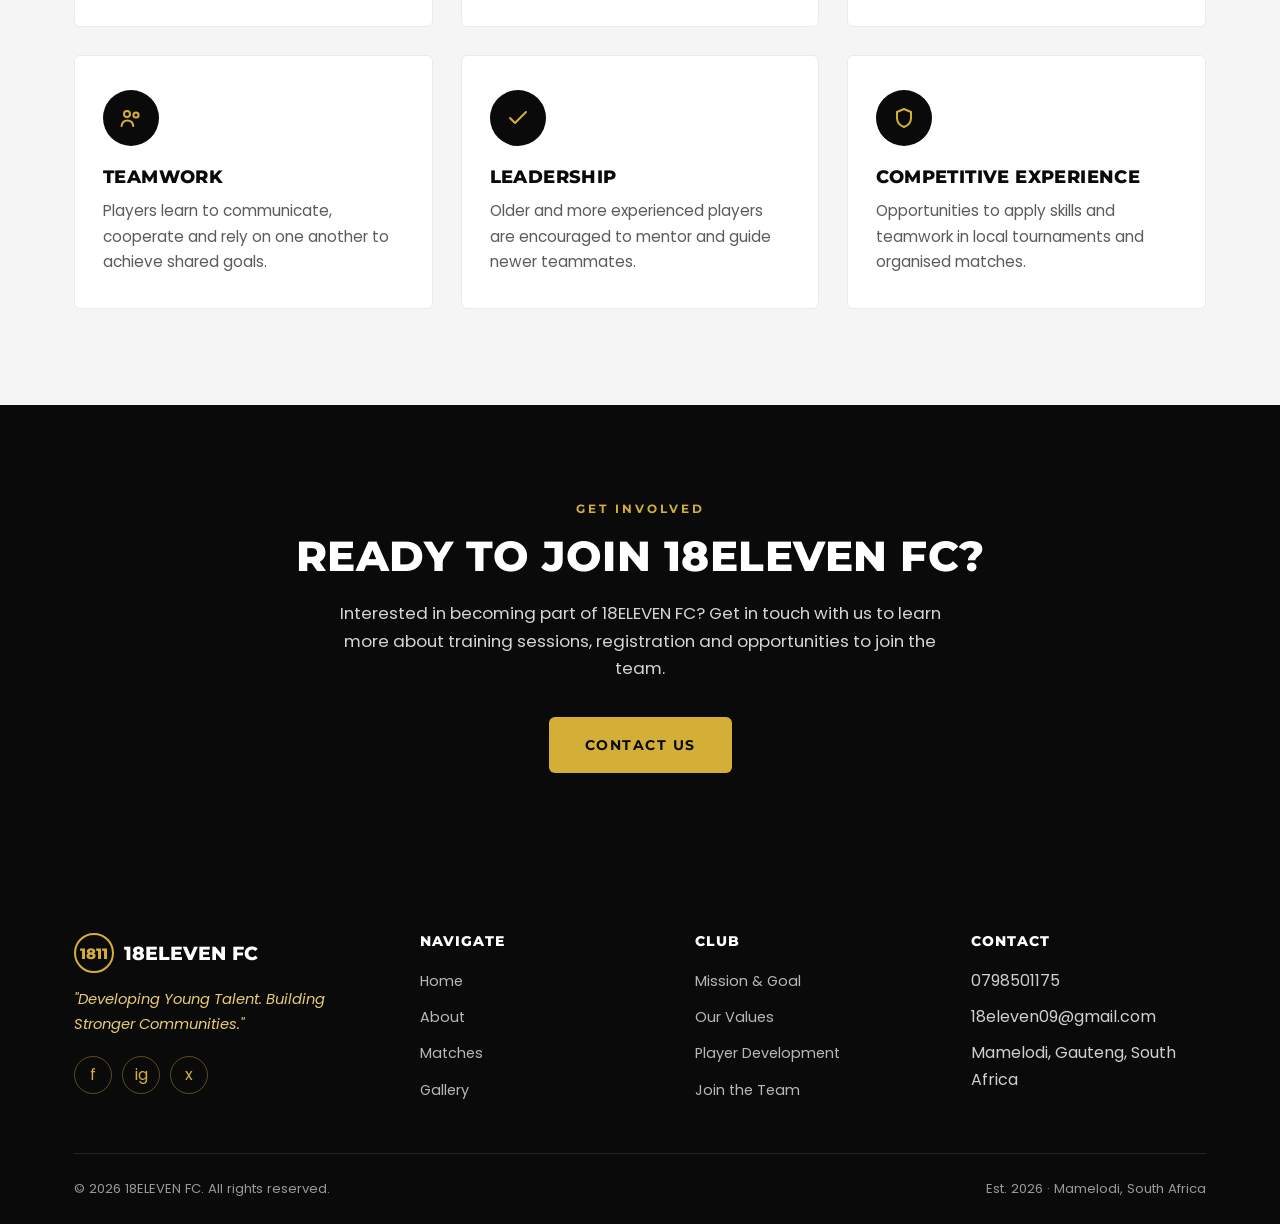
==== commit 838f5ae3: "Add logo image to navigation header" ====
--- a/about.html
+++ b/about.html
@@ -18,7 +18,9 @@
 <header class="site-header">
   <nav class="navbar" aria-label="Main navigation">
     <a href="index.html" class="nav-brand">
-      <span class="brand-crest" aria-hidden="true">1811</span>
+      <span class="brand-crest" aria-hidden="true">
+    <img src="logo.jpg" alt="18ELEVEN logo">
+      </span>
       18ELEVEN FC
     </a>
 
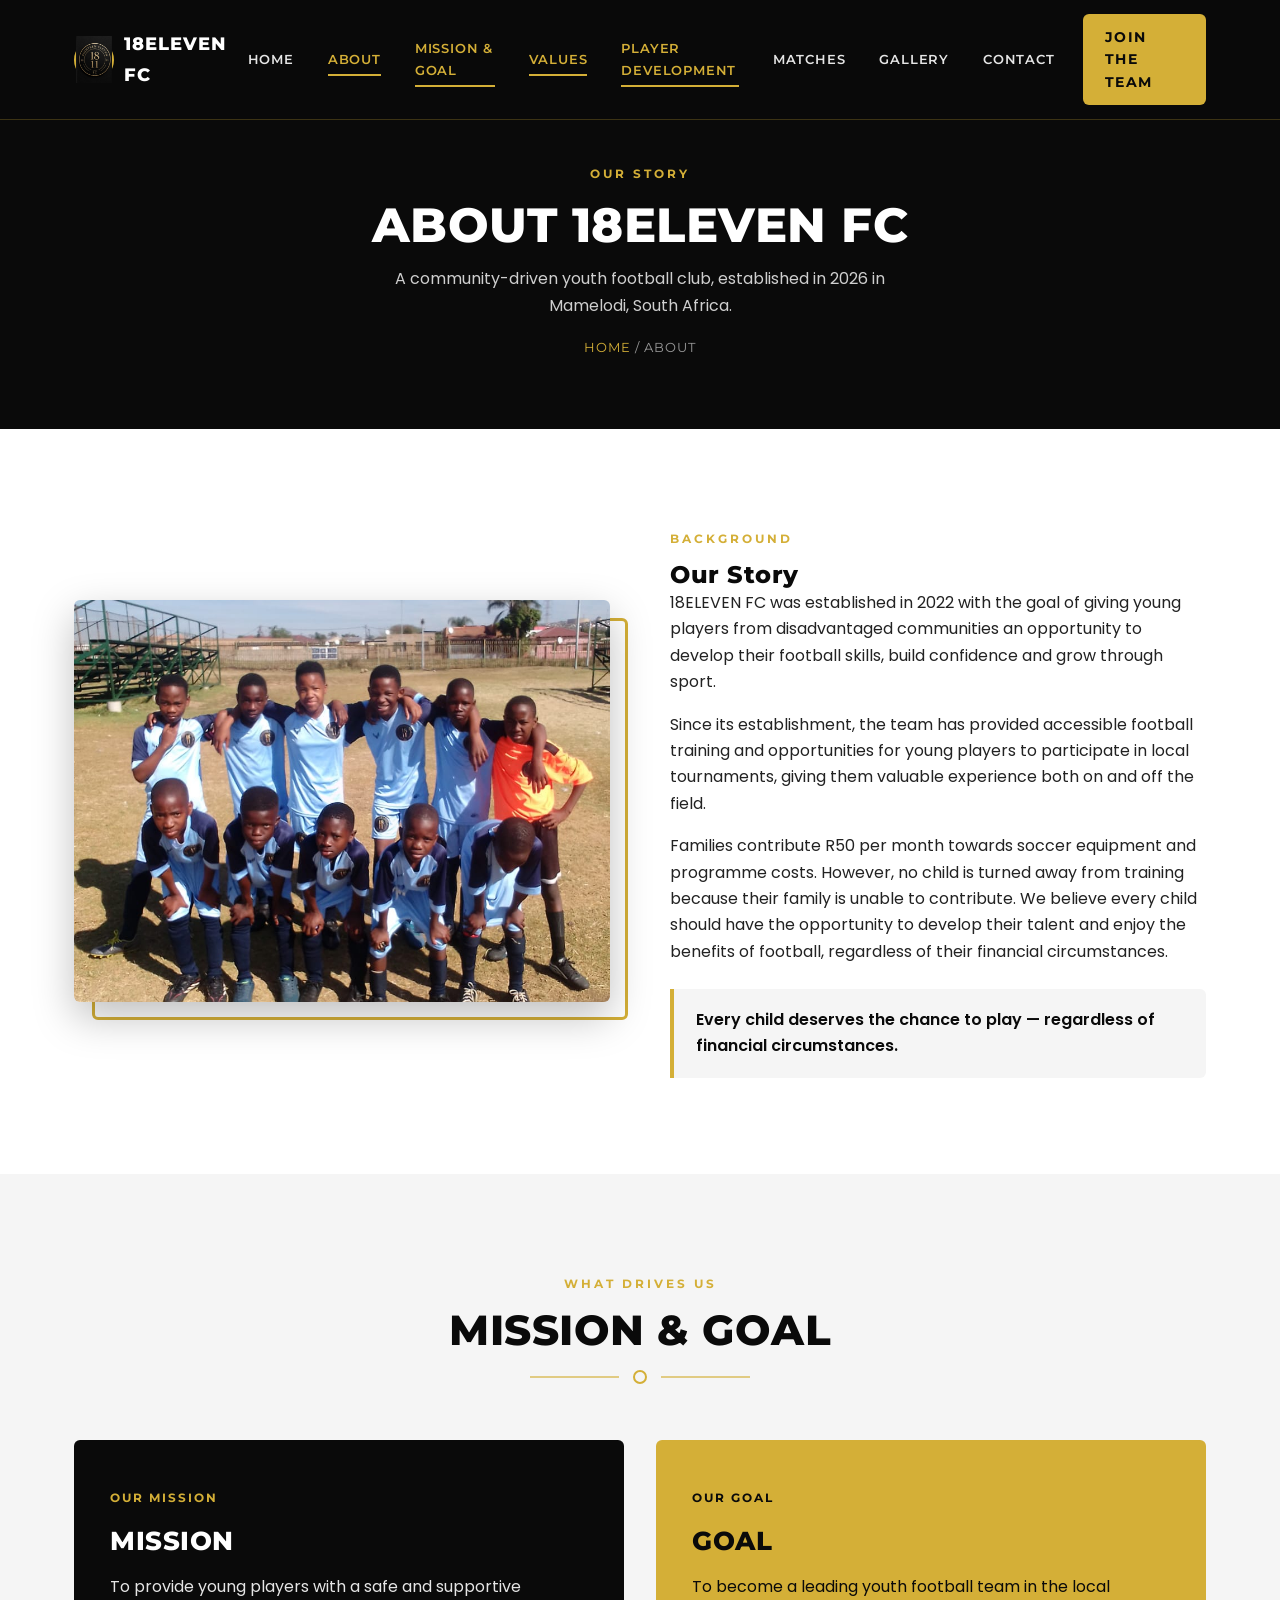
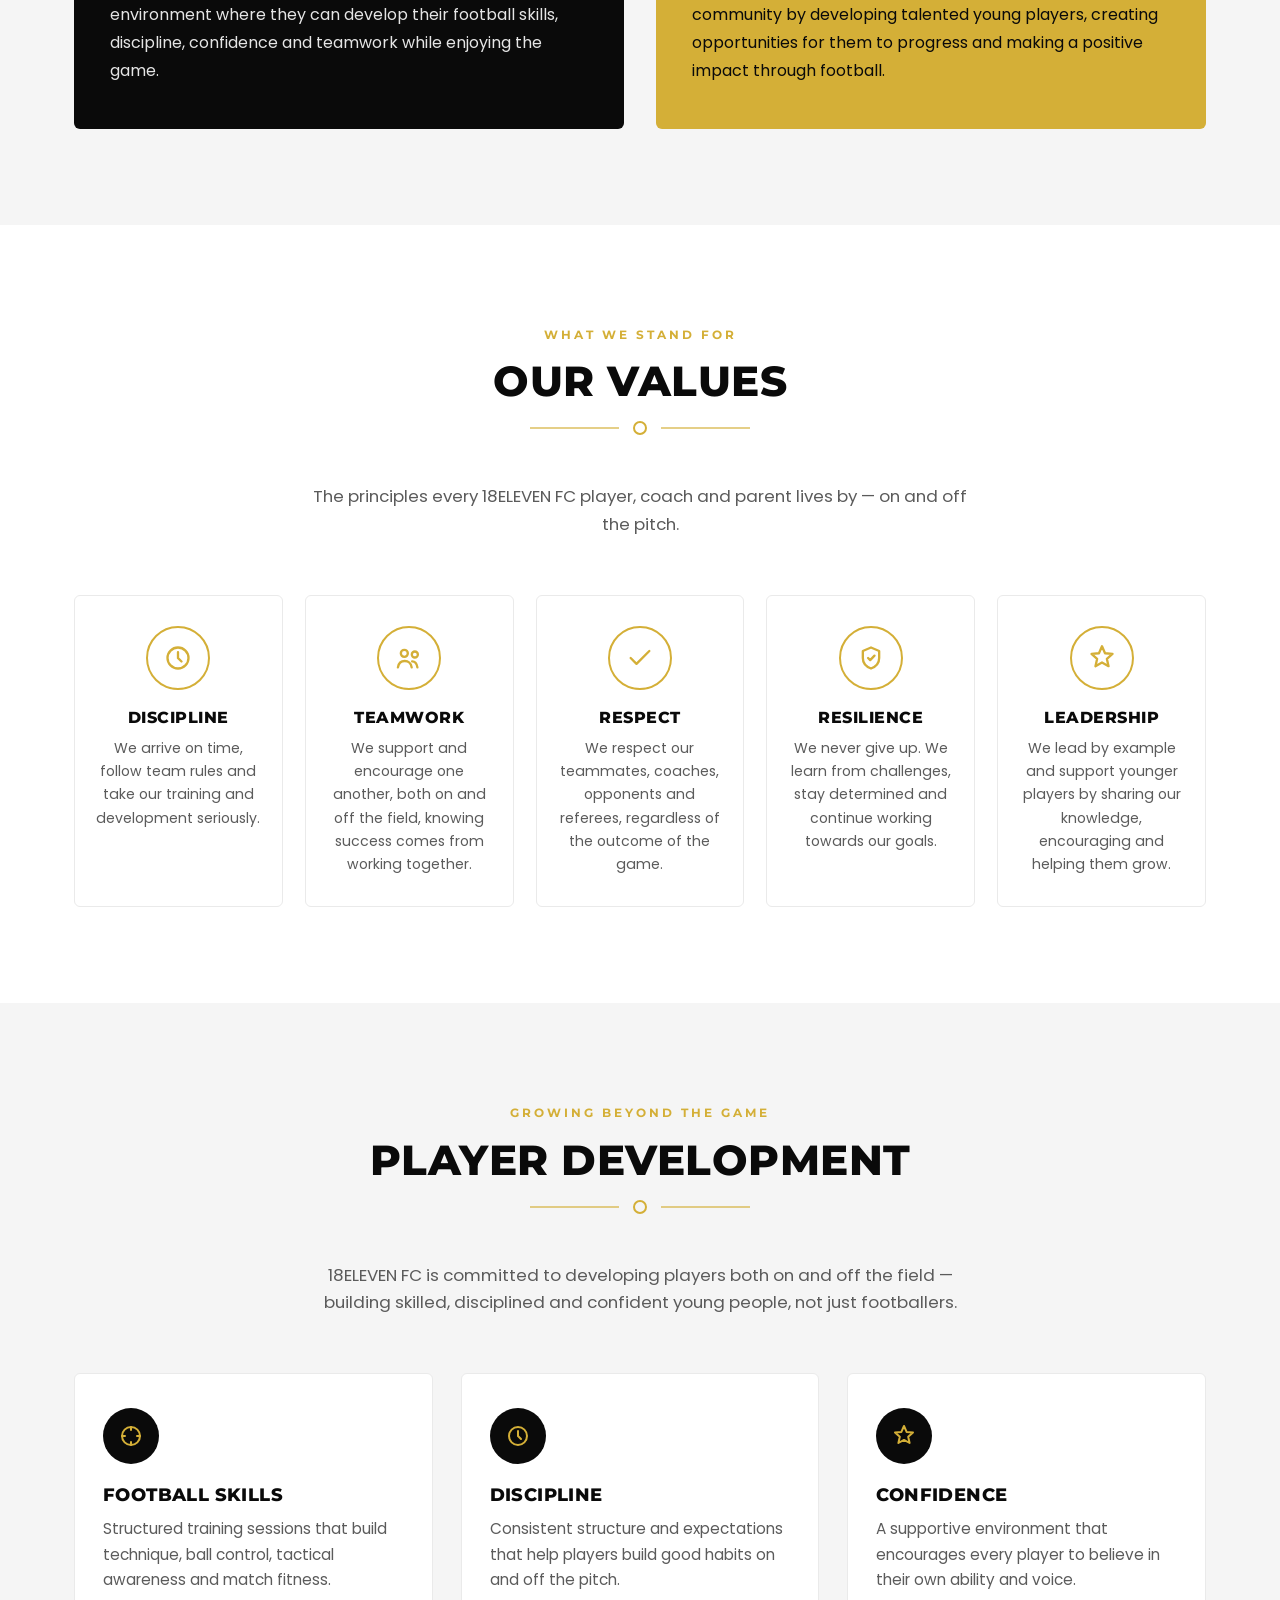
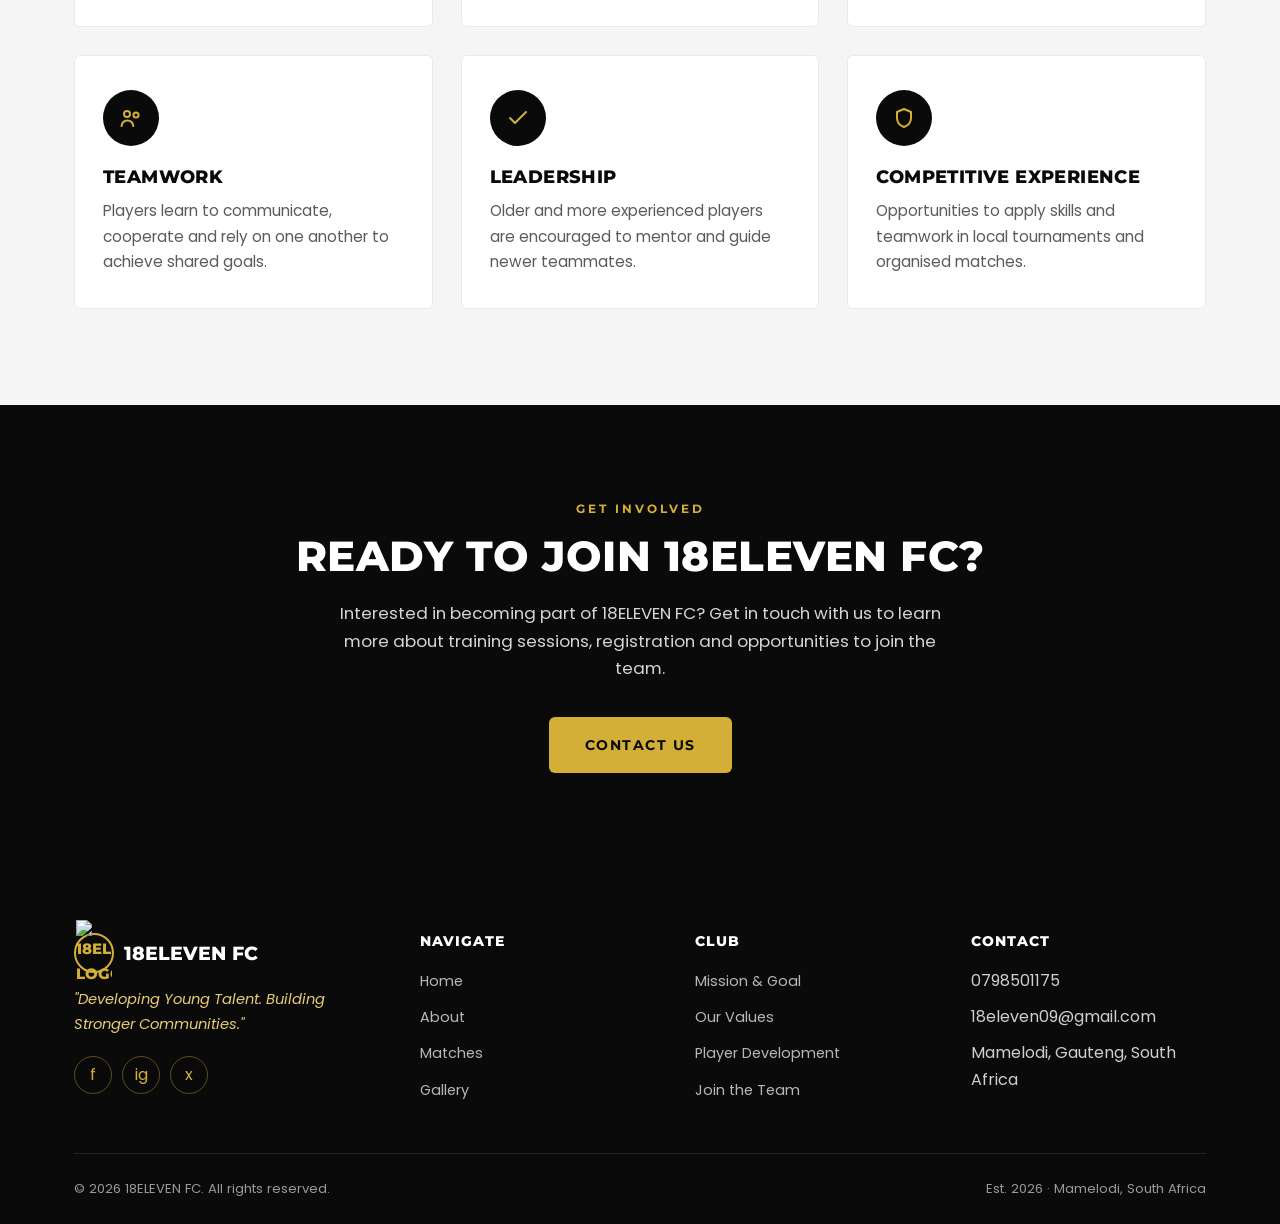
==== commit 13a441ff: "Update footer brand with logo image" ====
--- a/about.html
+++ b/about.html
@@ -260,7 +260,9 @@
     <div class="footer-grid">
       <div>
         <div class="footer-brand">
-          <span class="brand-crest" aria-hidden="true">1811</span>
+          <span class="brand-crest" aria-hidden="true">
+    <img src="logo.png" alt="18ELEVEN logo">
+          </span>
           18ELEVEN FC
         </div>
         <p class="footer-tagline">"Developing Young Talent. Building Stronger Communities."</p>
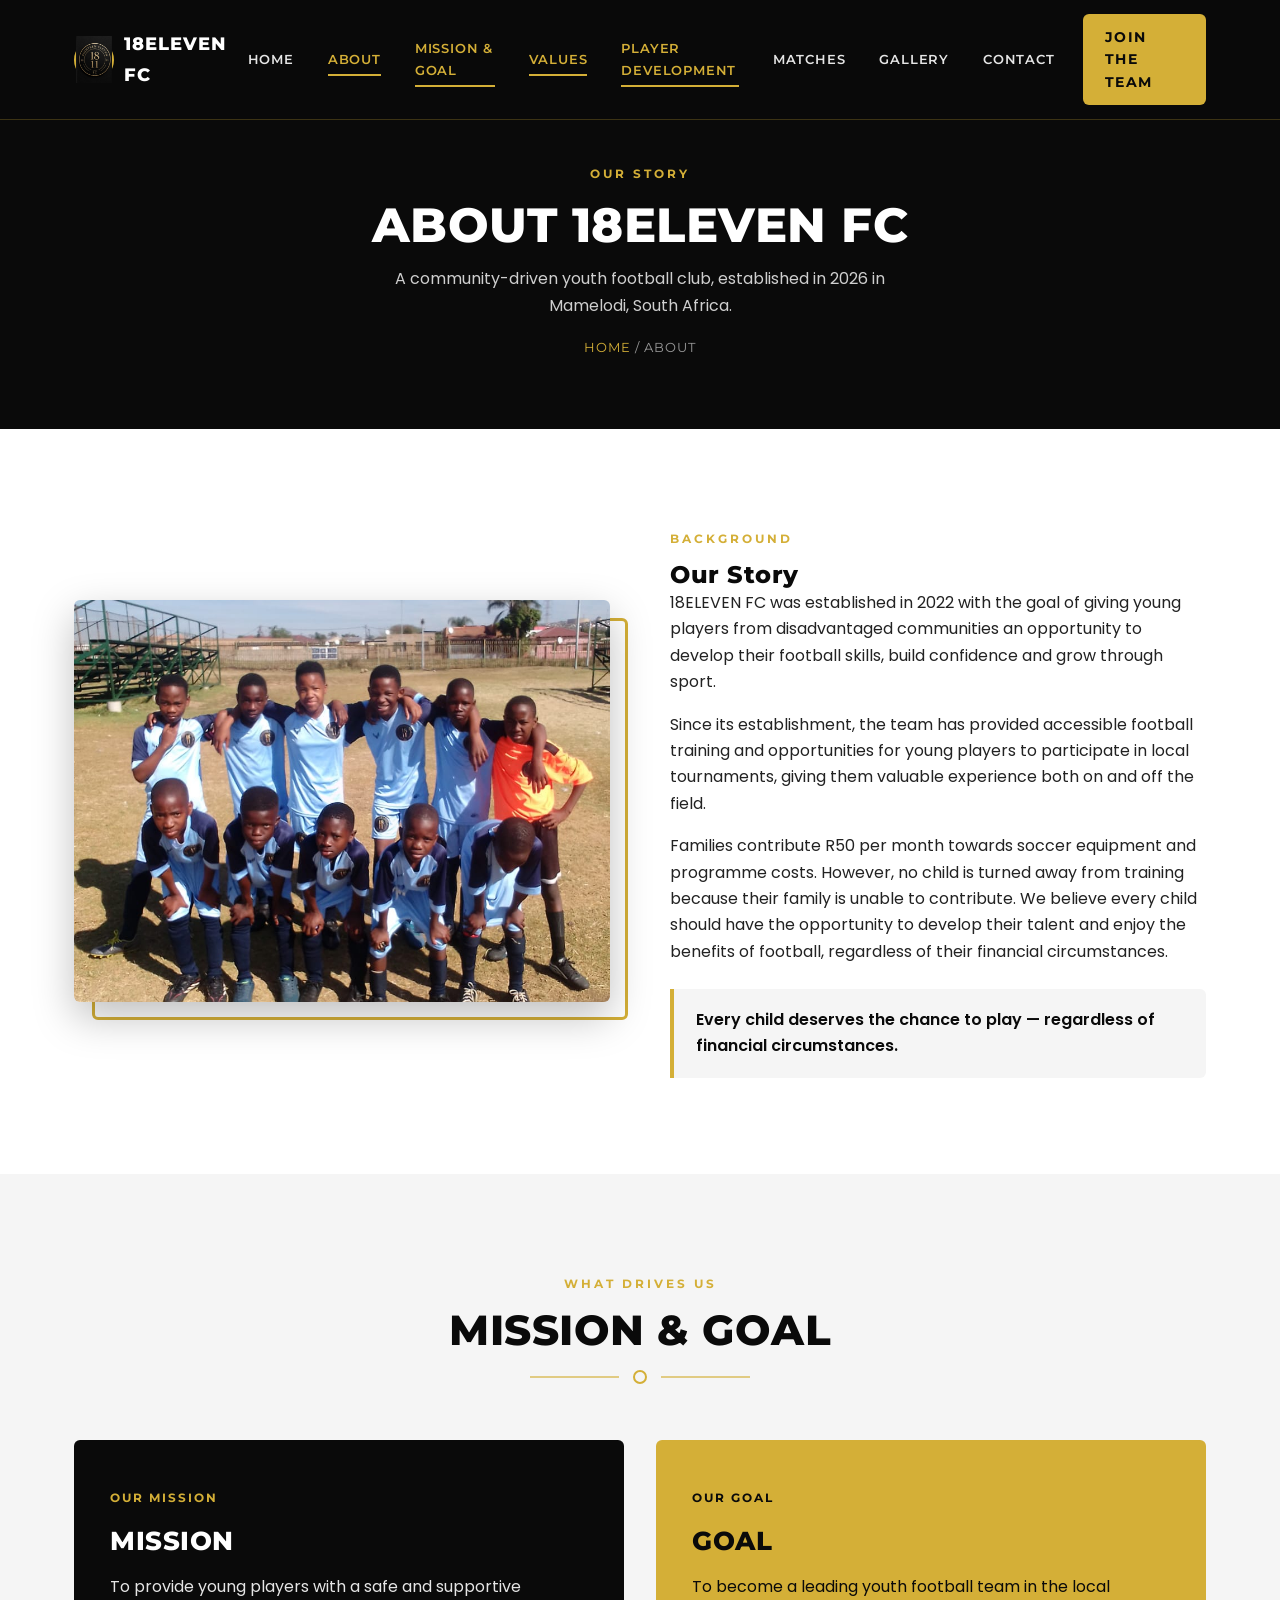
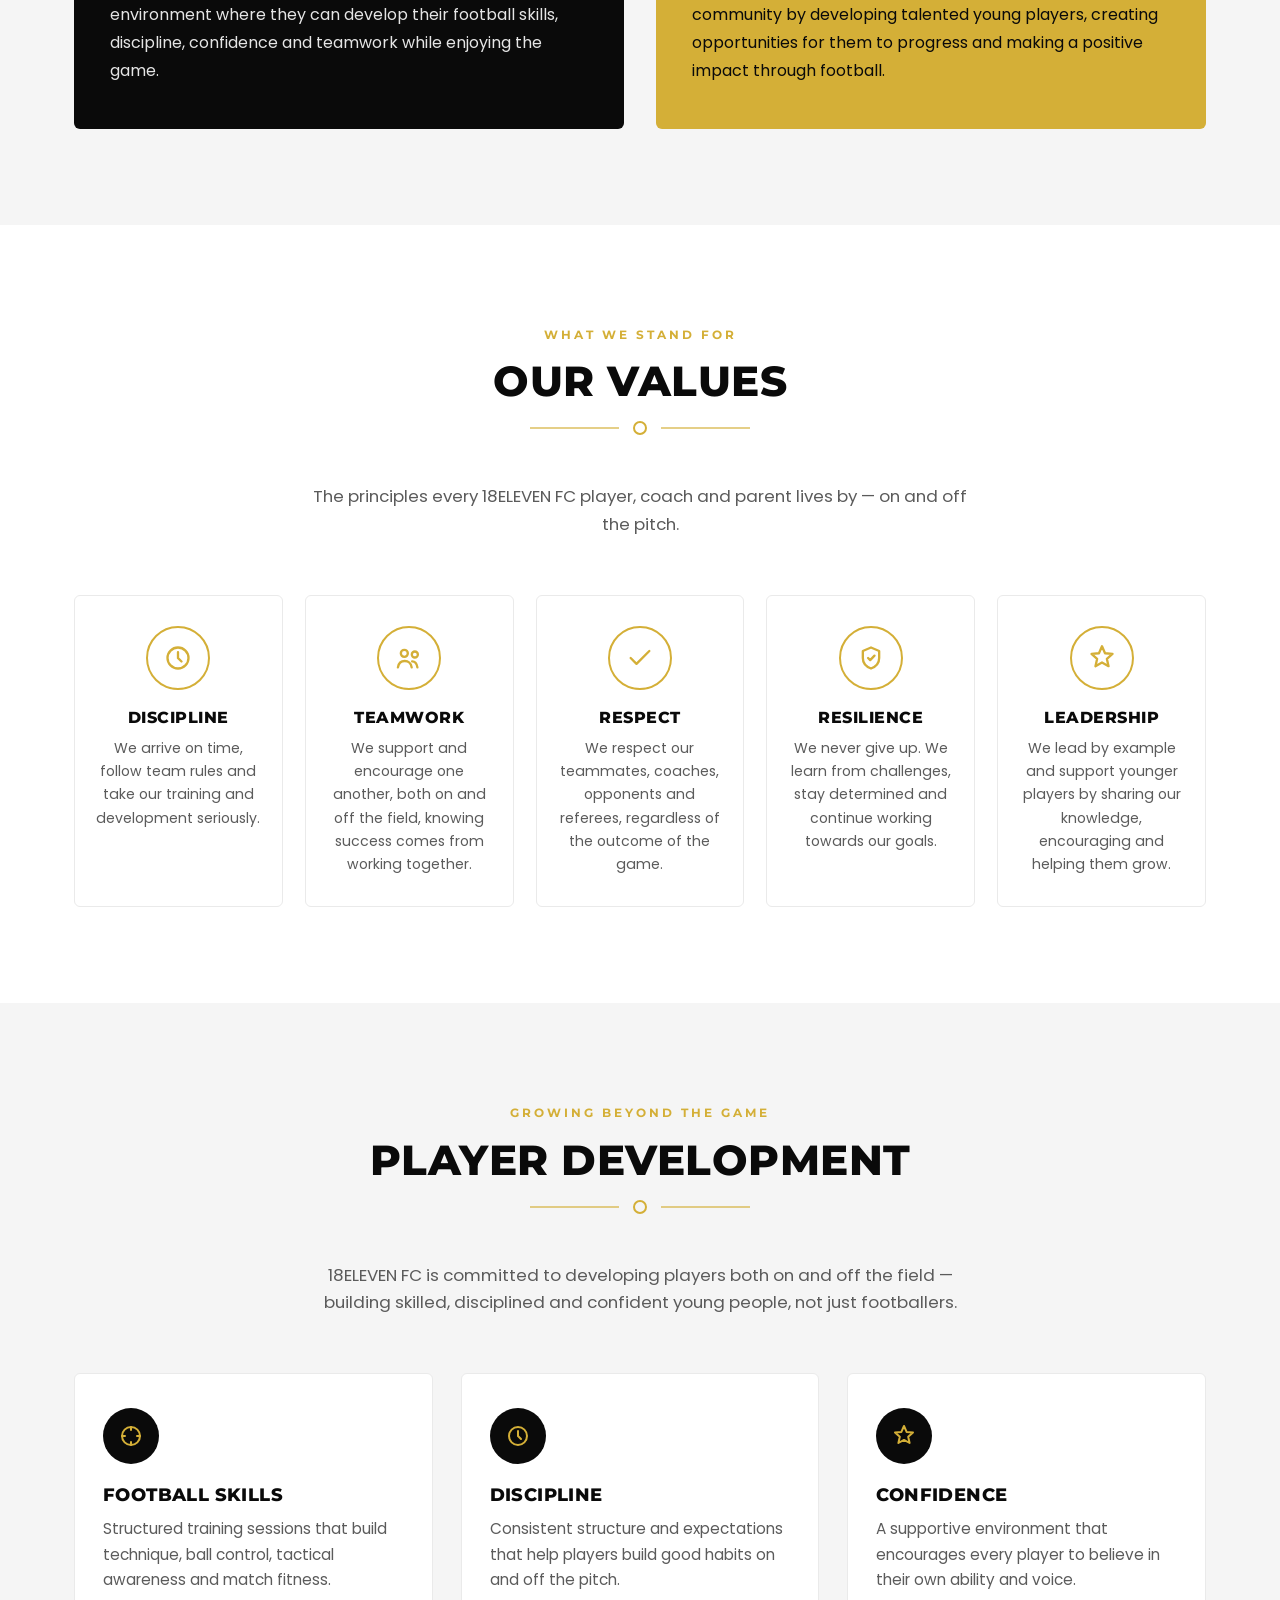
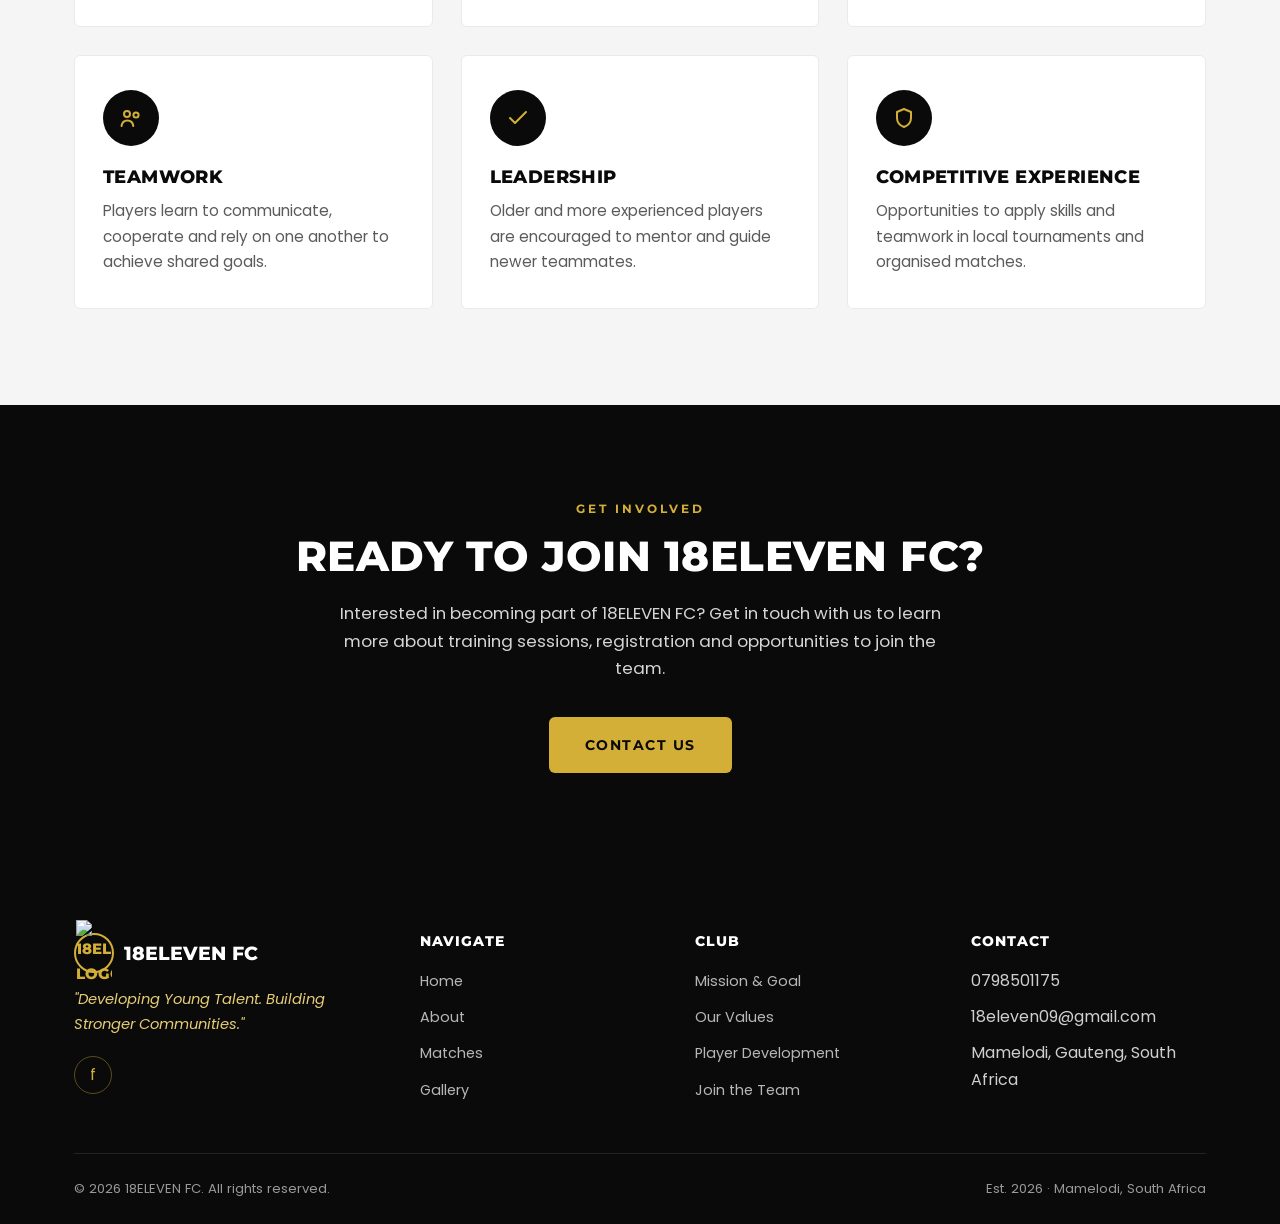
==== commit 94204c9d: "Update about.html" ====
--- a/about.html
+++ b/about.html
@@ -268,8 +268,8 @@
         <p class="footer-tagline">"Developing Young Talent. Building Stronger Communities."</p>
         <div class="social-links" style="margin-top:20px;">
           <a href="#" aria-label="18ELEVEN FC on Facebook">f</a>
-          <a href="#" aria-label="18ELEVEN FC on Instagram">ig</a>
-          <a href="#" aria-label="18ELEVEN FC on X / Twitter">x</a>
+          <!----<a href="#" aria-label="18ELEVEN FC on Instagram">ig</a>
+          <a href="#" aria-label="18ELEVEN FC on X / Twitter">x</a>-->
         </div>
       </div>
 
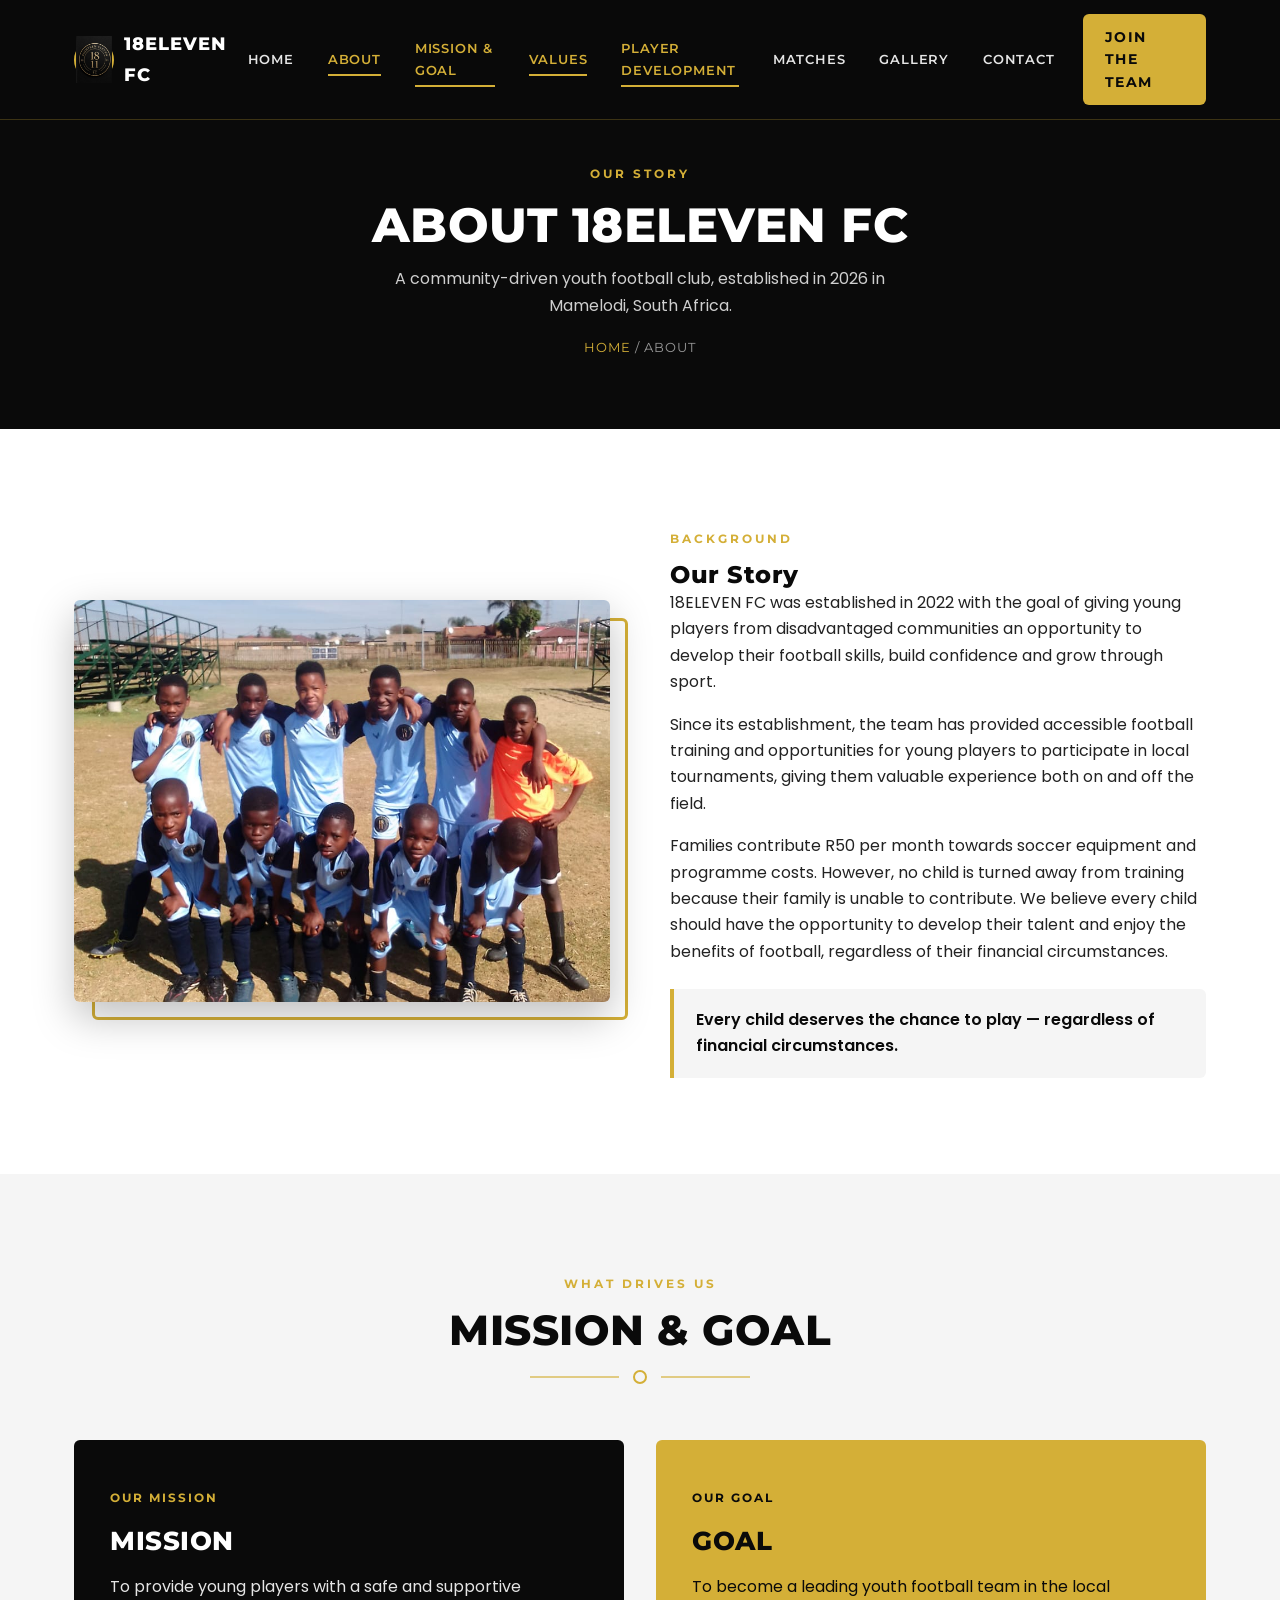
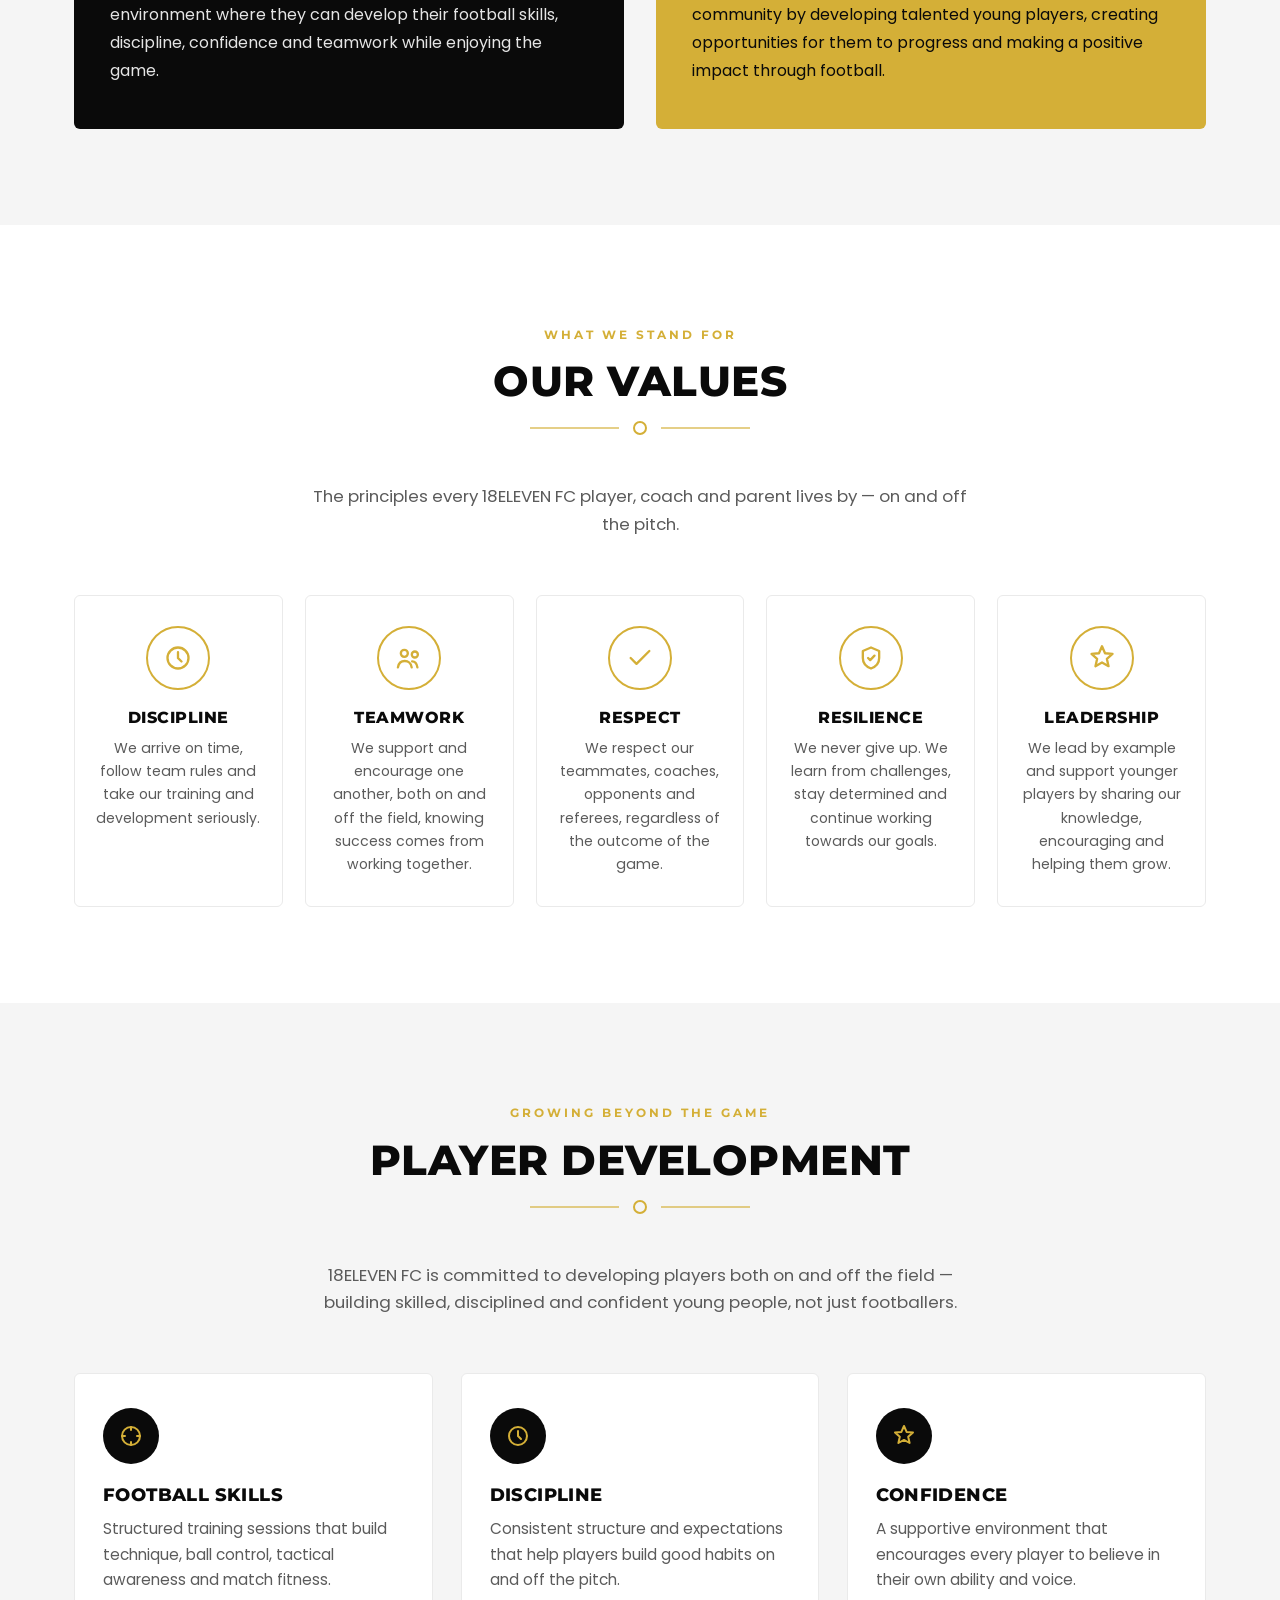
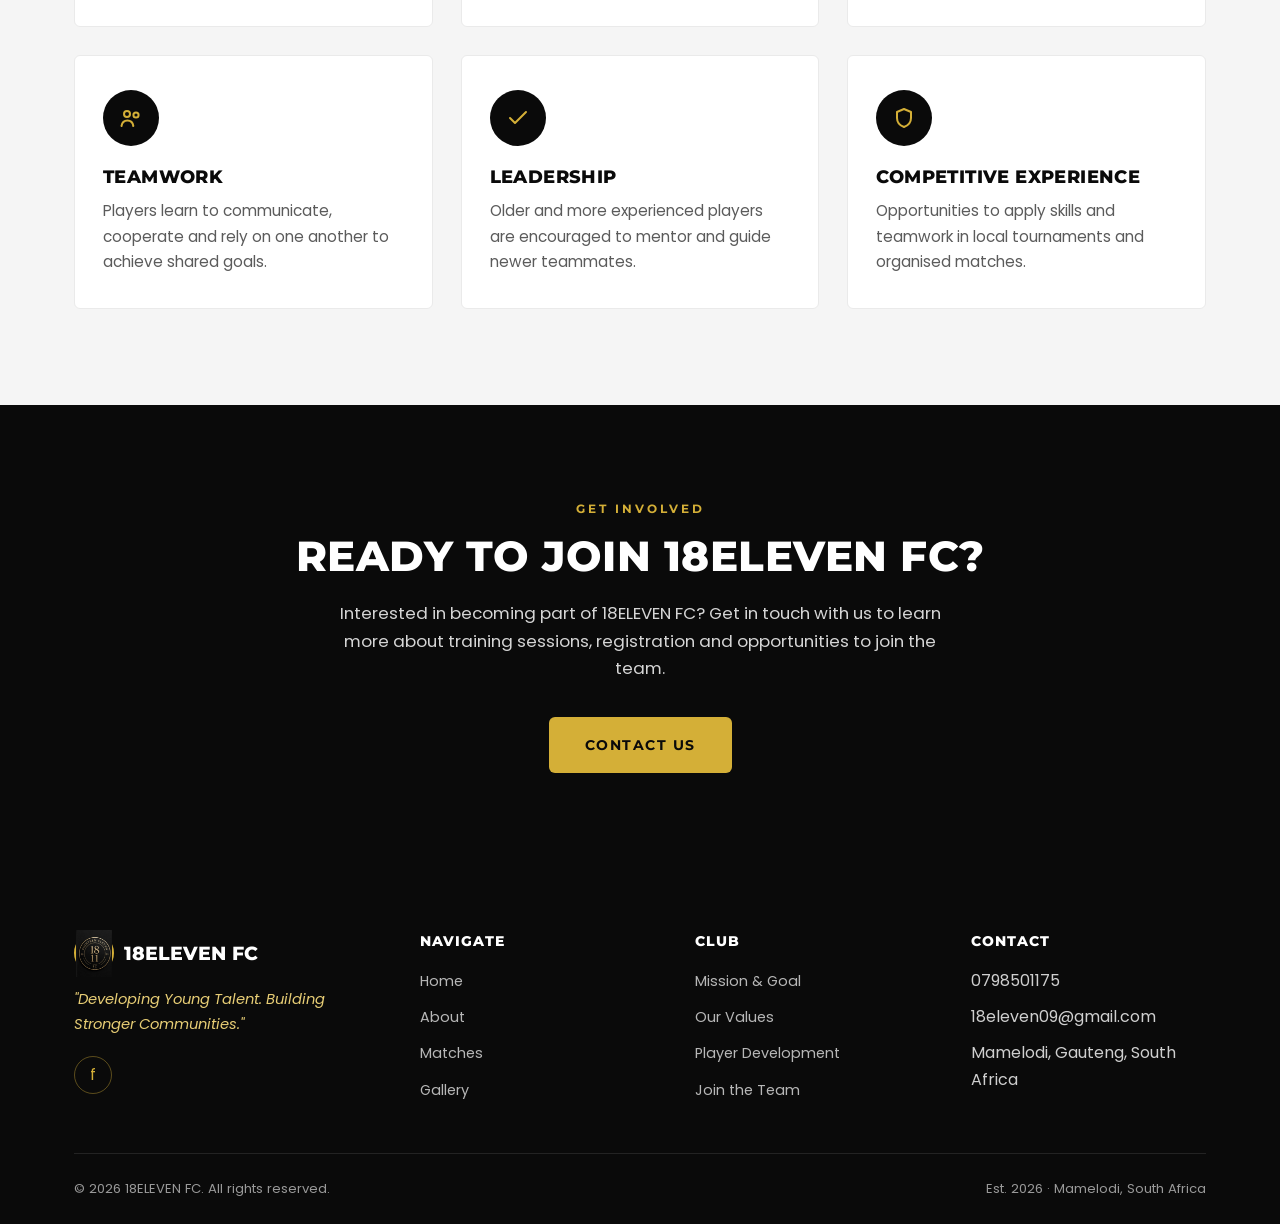
==== commit 0816eaed: "Change logo image and update Facebook link Updated logo image source and Facebook link." ====
--- a/about.html
+++ b/about.html
@@ -261,13 +261,13 @@
       <div>
         <div class="footer-brand">
           <span class="brand-crest" aria-hidden="true">
-    <img src="logo.png" alt="18ELEVEN logo">
+    <img src="logo.jpg" alt="18ELEVEN logo">
           </span>
           18ELEVEN FC
         </div>
         <p class="footer-tagline">"Developing Young Talent. Building Stronger Communities."</p>
         <div class="social-links" style="margin-top:20px;">
-          <a href="#" aria-label="18ELEVEN FC on Facebook">f</a>
+          <a href="https://www.facebook.com/share/1EurmRgVqy/" aria-label="18ELEVEN FC on Facebook">f</a>
           <!----<a href="#" aria-label="18ELEVEN FC on Instagram">ig</a>
           <a href="#" aria-label="18ELEVEN FC on X / Twitter">x</a>-->
         </div>
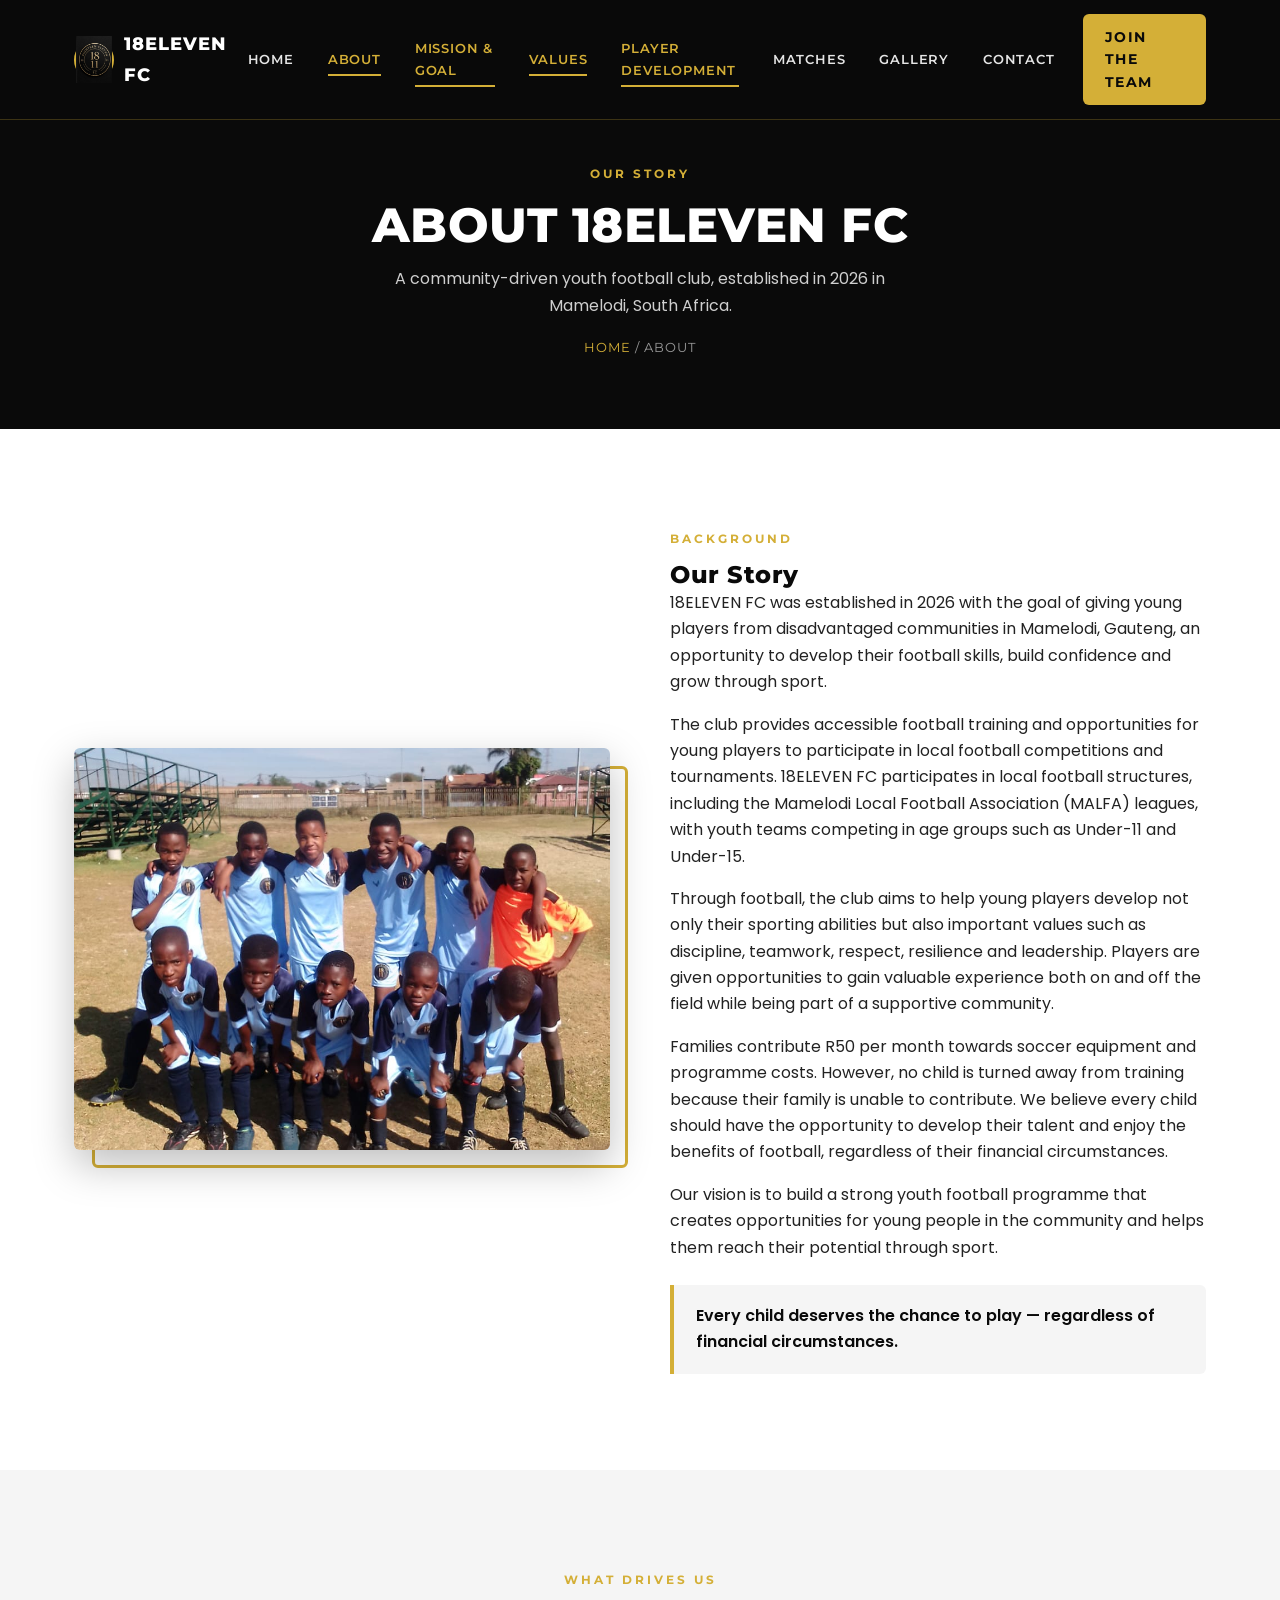
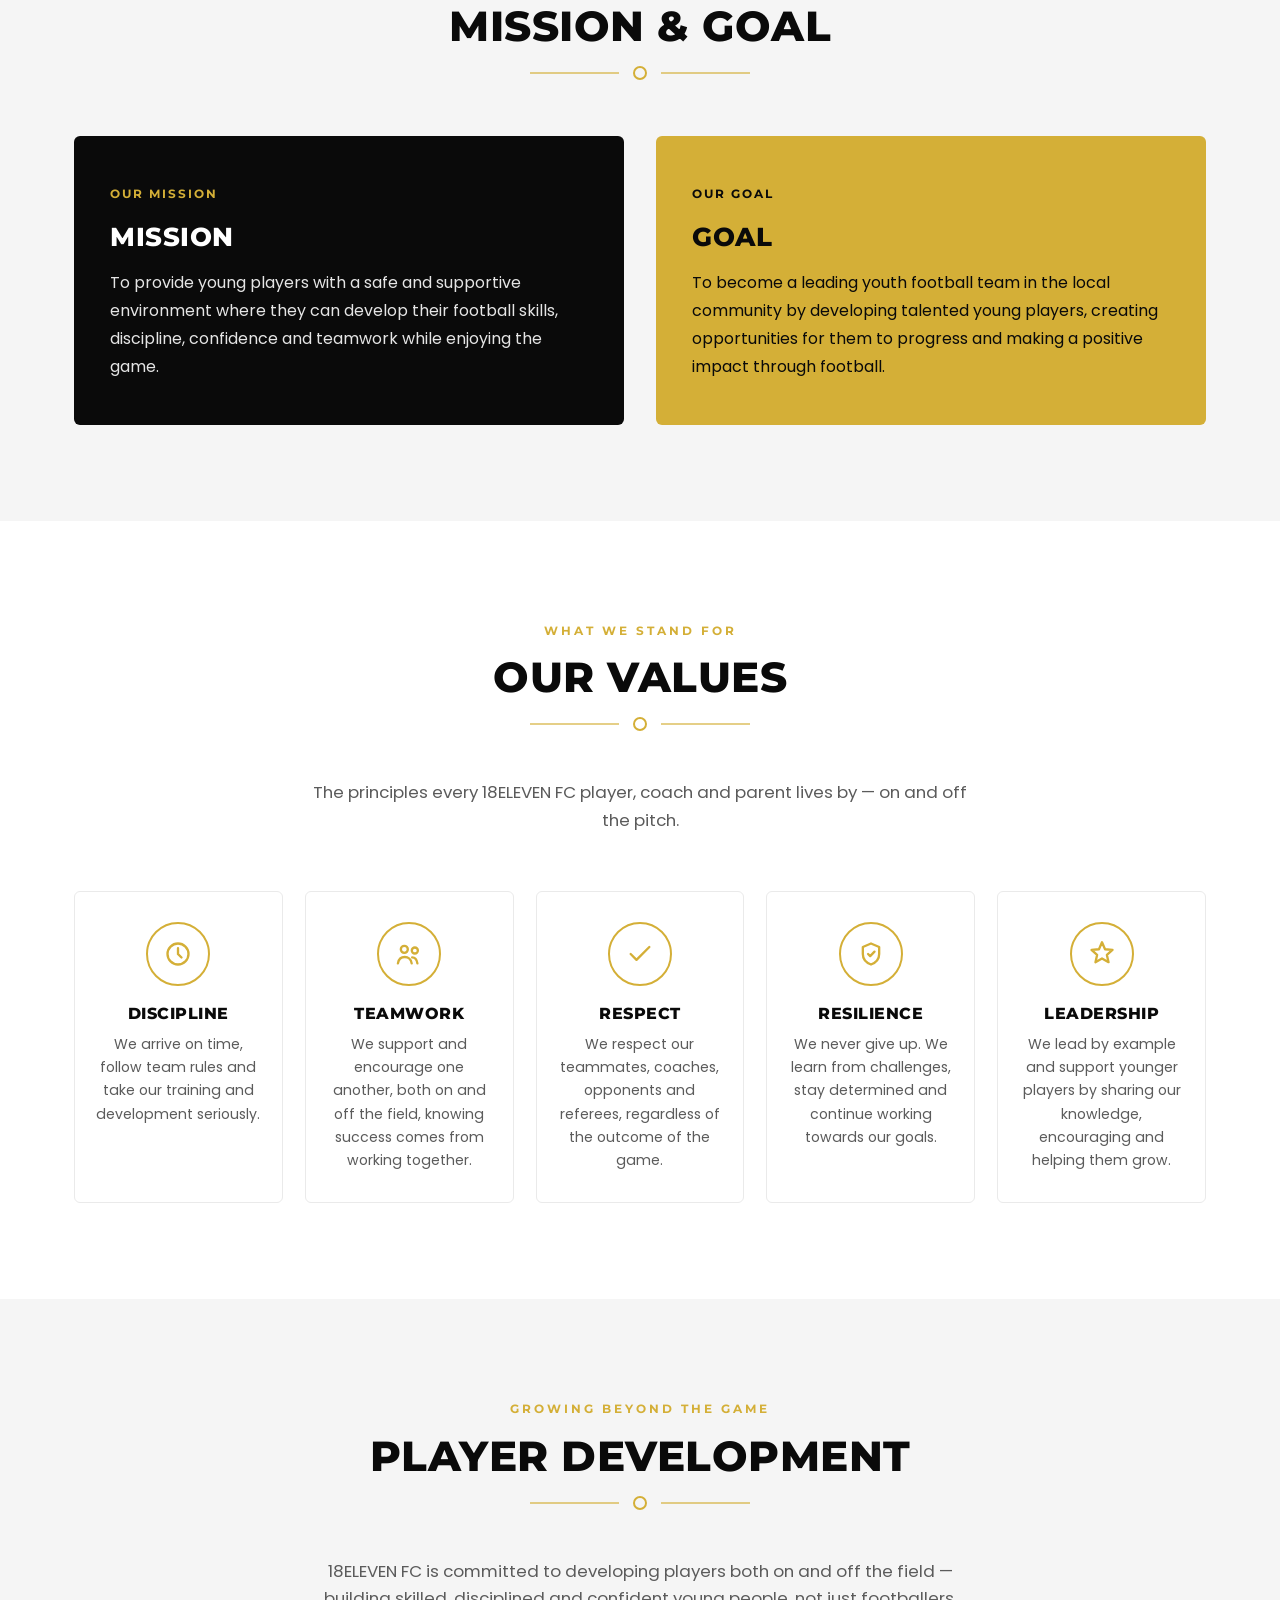
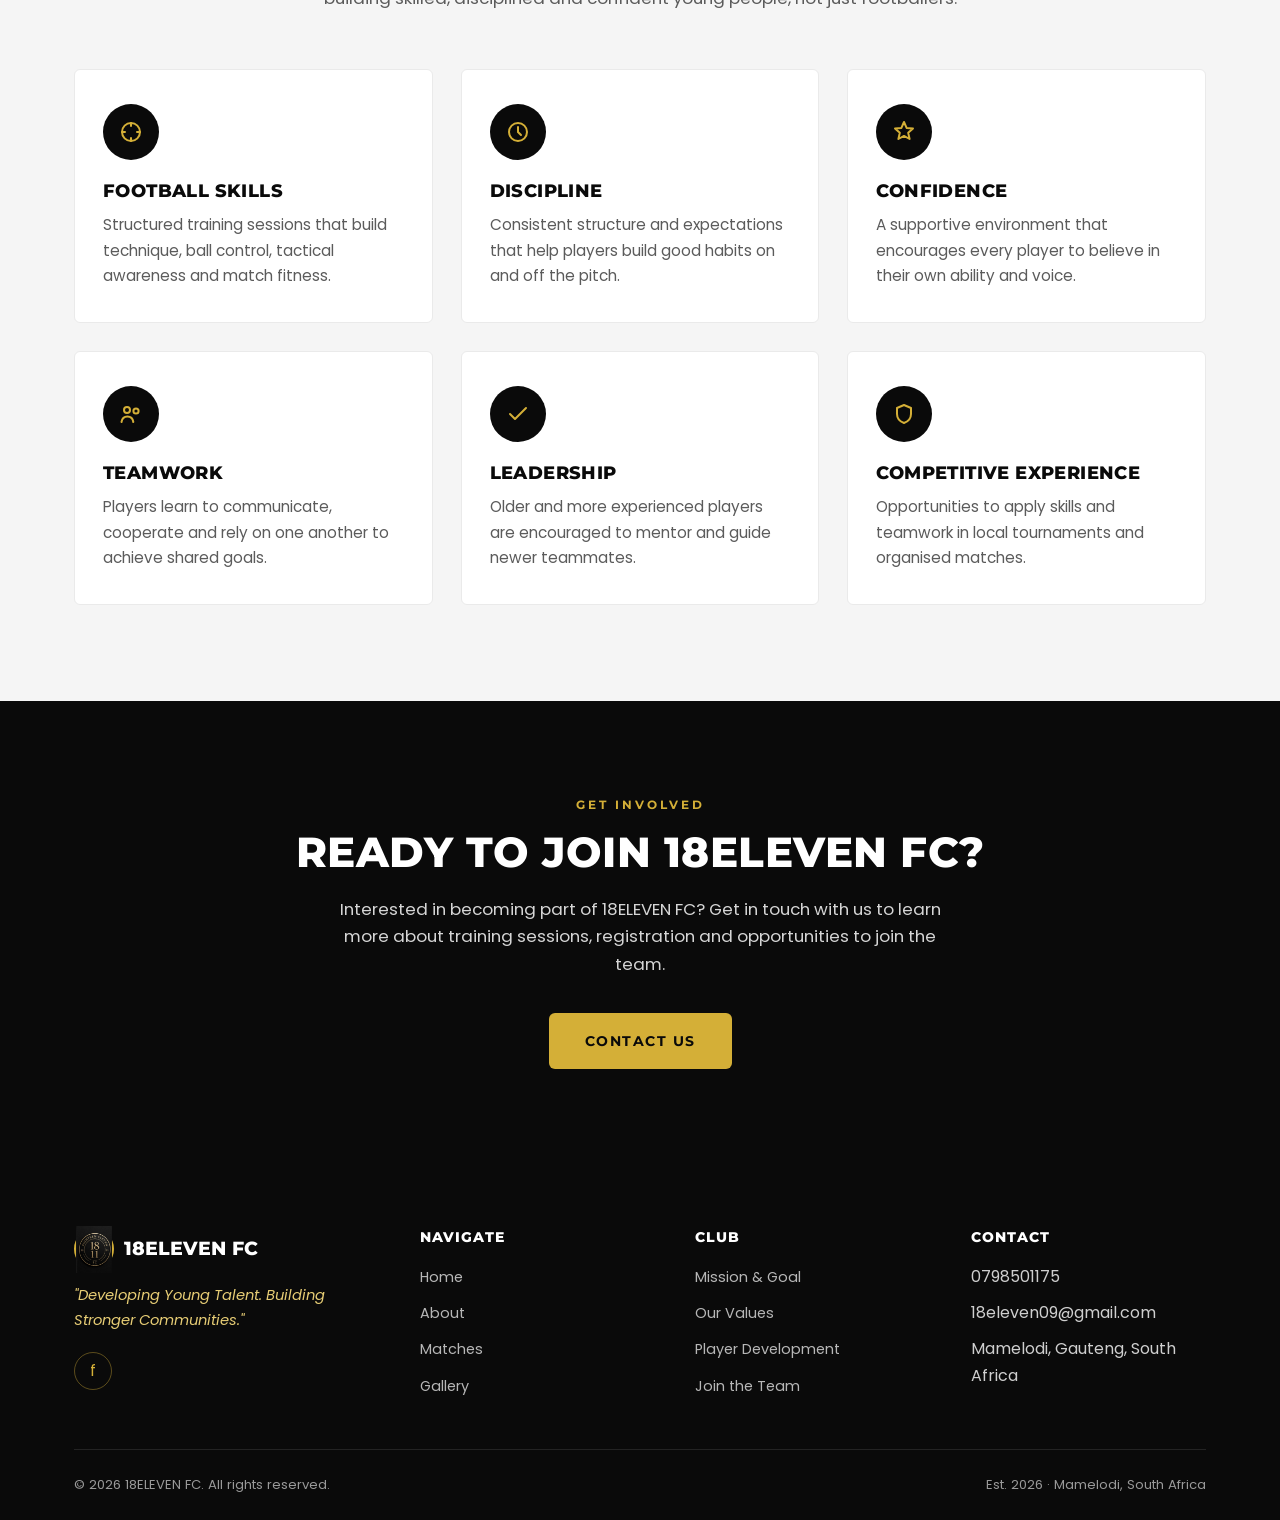
==== commit 1628e576: "Revise about section with new details and vision Updated the establishment year and expanded the clu" ====
--- a/about.html
+++ b/about.html
@@ -3,9 +3,32 @@
 <head>
 <meta charset="UTF-8">
 <meta name="viewport" content="width=device-width, initial-scale=1.0">
-<title>About Us | 18ELEVEN FC</title>
-<meta name="description" content="Learn about 18ELEVEN FC's story, mission, values and how we develop young football players in Mamelodi, South Africa.">
-
+<!-- Primary Meta Tags -->
+<title>About Us | 18ELEVEN FC — Our Story, Mission &amp; Values</title>
+<meta name="description" content="Learn about 18ELEVEN FC's story, mission, goal and values. Established in 2026, we provide accessible football training to young players regardless of financial circumstances.">
+<meta name="keywords" content="about 18ELEVEN FC, football club mission, youth football values, player development Mamelodi, community football South Africa">
+<meta name="robots" content="index, follow">
+<meta name="author" content="18ELEVEN FC">
+<link rel="canonical" href="https://phindi-studio.github.io/18Eleven/about.html">
+
+<!-- Open Graph / Facebook -->
+<meta property="og:type" content="website">
+<meta property="og:url" content="https://phindi-studio.github.io/18Eleven/about.html">
+<meta property="og:title" content="About 18ELEVEN FC — Our Story, Mission &amp; Values">
+<meta property="og:description" content="Established in 2026, 18ELEVEN FC gives young players from disadvantaged communities the chance to develop football skills, confidence and teamwork.">
+<meta property="og:image" content=https://phindi-studio.github.io/18Eleven/team.jpg">
+<meta property="og:site_name" content="18ELEVEN FC">
+<meta property="og:locale" content="en_ZA">
+
+<!-- Twitter -->
+<meta name="twitter:card" content="summary_large_image">
+<meta name="twitter:url" content="https://phindi-studio.github.io/18Eleven/about.html">
+<meta name="twitter:title" content="About 18ELEVEN FC — Our Story, Mission &amp; Values">
+<meta name="twitter:description" content="Established in 2026, 18ELEVEN FC gives young players from disadvantaged communities the chance to develop football skills, confidence and teamwork.">
+<meta name="twitter:image" content="https://phindi-studio.github.io/18Eleven/team.jpg">
+
+<!-- Theme -->
+<meta name="theme-color" content="#0A0A0A">
 <link rel="preconnect" href="https://fonts.googleapis.com">
 <link rel="preconnect" href="https://fonts.gstatic.com" crossorigin>
 <link href="https://fonts.googleapis.com/css2?family=Montserrat:wght@600;700;800&family=Poppins:wght@400;500;600&display=swap" rel="stylesheet">
@@ -67,24 +90,33 @@
           <span class="eyebrow">Background</span>
           <h2>Our Story</h2>
           <p>
-            18ELEVEN FC was established in 2022 with the goal of giving young players from disadvantaged
-            communities an opportunity to develop their football skills, build confidence and grow through sport.
-          </p>
-          <p>
-            Since its establishment, the team has provided accessible football training and opportunities
-            for young players to participate in local tournaments, giving them valuable experience both
-            on and off the field.
-          </p>
-          <p>
-            Families contribute R50 per month towards soccer equipment and programme costs. However, no
-            child is turned away from training because their family is unable to contribute. We believe
-            every child should have the opportunity to develop their talent and enjoy the benefits of
-            football, regardless of their financial circumstances.
-          </p>
-          <div class="highlight-box">
-            Every child deserves the chance to play — regardless of financial circumstances.
-          </div>
-        </div>
+  18ELEVEN FC was established in 2026 with the goal of giving young players from disadvantaged communities
+  in Mamelodi, Gauteng, an opportunity to develop their football skills, build confidence and grow through sport.
+</p>
+<p>
+  The club provides accessible football training and opportunities for young players to participate in local
+  football competitions and tournaments. 18ELEVEN FC participates in local football structures, including the
+  Mamelodi Local Football Association (MALFA) leagues, with youth teams competing in age groups such as
+  Under-11 and Under-15.
+</p>
+<p>
+  Through football, the club aims to help young players develop not only their sporting abilities but also
+  important values such as discipline, teamwork, respect, resilience and leadership. Players are given
+  opportunities to gain valuable experience both on and off the field while being part of a supportive community.
+</p>
+<p>
+  Families contribute R50 per month towards soccer equipment and programme costs. However, no child is turned
+  away from training because their family is unable to contribute. We believe every child should have the
+  opportunity to develop their talent and enjoy the benefits of football, regardless of their financial circumstances.
+</p>
+<p>
+  Our vision is to build a strong youth football programme that creates opportunities for young people in the
+  community and helps them reach their potential through sport.
+</p>
+<div class="highlight-box">
+  Every child deserves the chance to play — regardless of financial circumstances.
+</div>
+      </div>
       </div>
     </div>
   </section>
--- a/style.css
+++ b/style.css
@@ -1,5 +1,5 @@
 /* =============================================================
-   MAMELODI FC — STYLESHEET
+   18ELEVEN FC — STYLESHEET
    Theme: Black (#0A0A0A) & Gold (#D4AF37)
    Fonts: Montserrat (headings) / Poppins (body)
    ============================================================= */
@@ -1277,3 +1277,14 @@
   .hero-ctas { flex-direction: column; align-items: stretch; }
   .lightbox-prev, .lightbox-next { width: 40px; height: 40px; font-size: 1.2rem; }
 }
+.brand-crest {
+    display: inline-flex;
+    align-items: center;
+    justify-content: center;
+}
+
+.brand-crest img {
+    width: 50px;
+    height: 50px;
+    object-fit: contain;
+}
